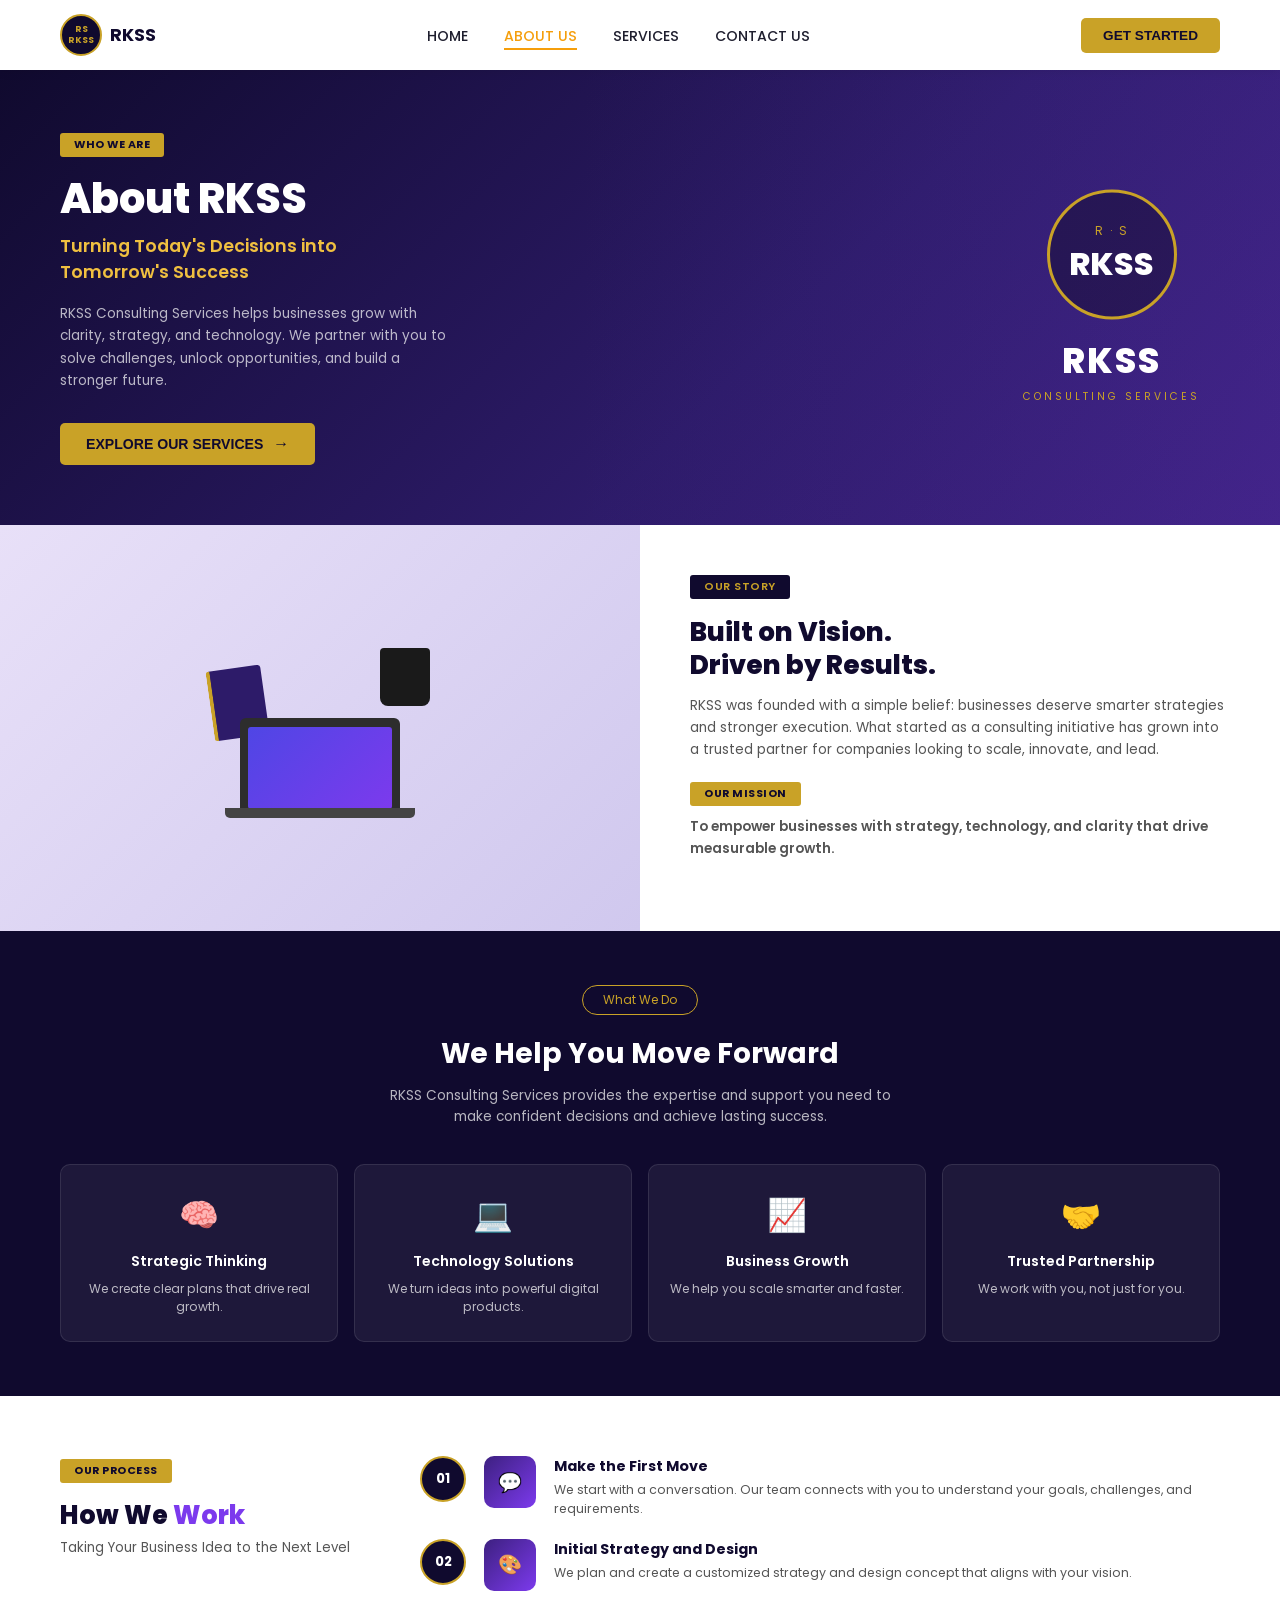
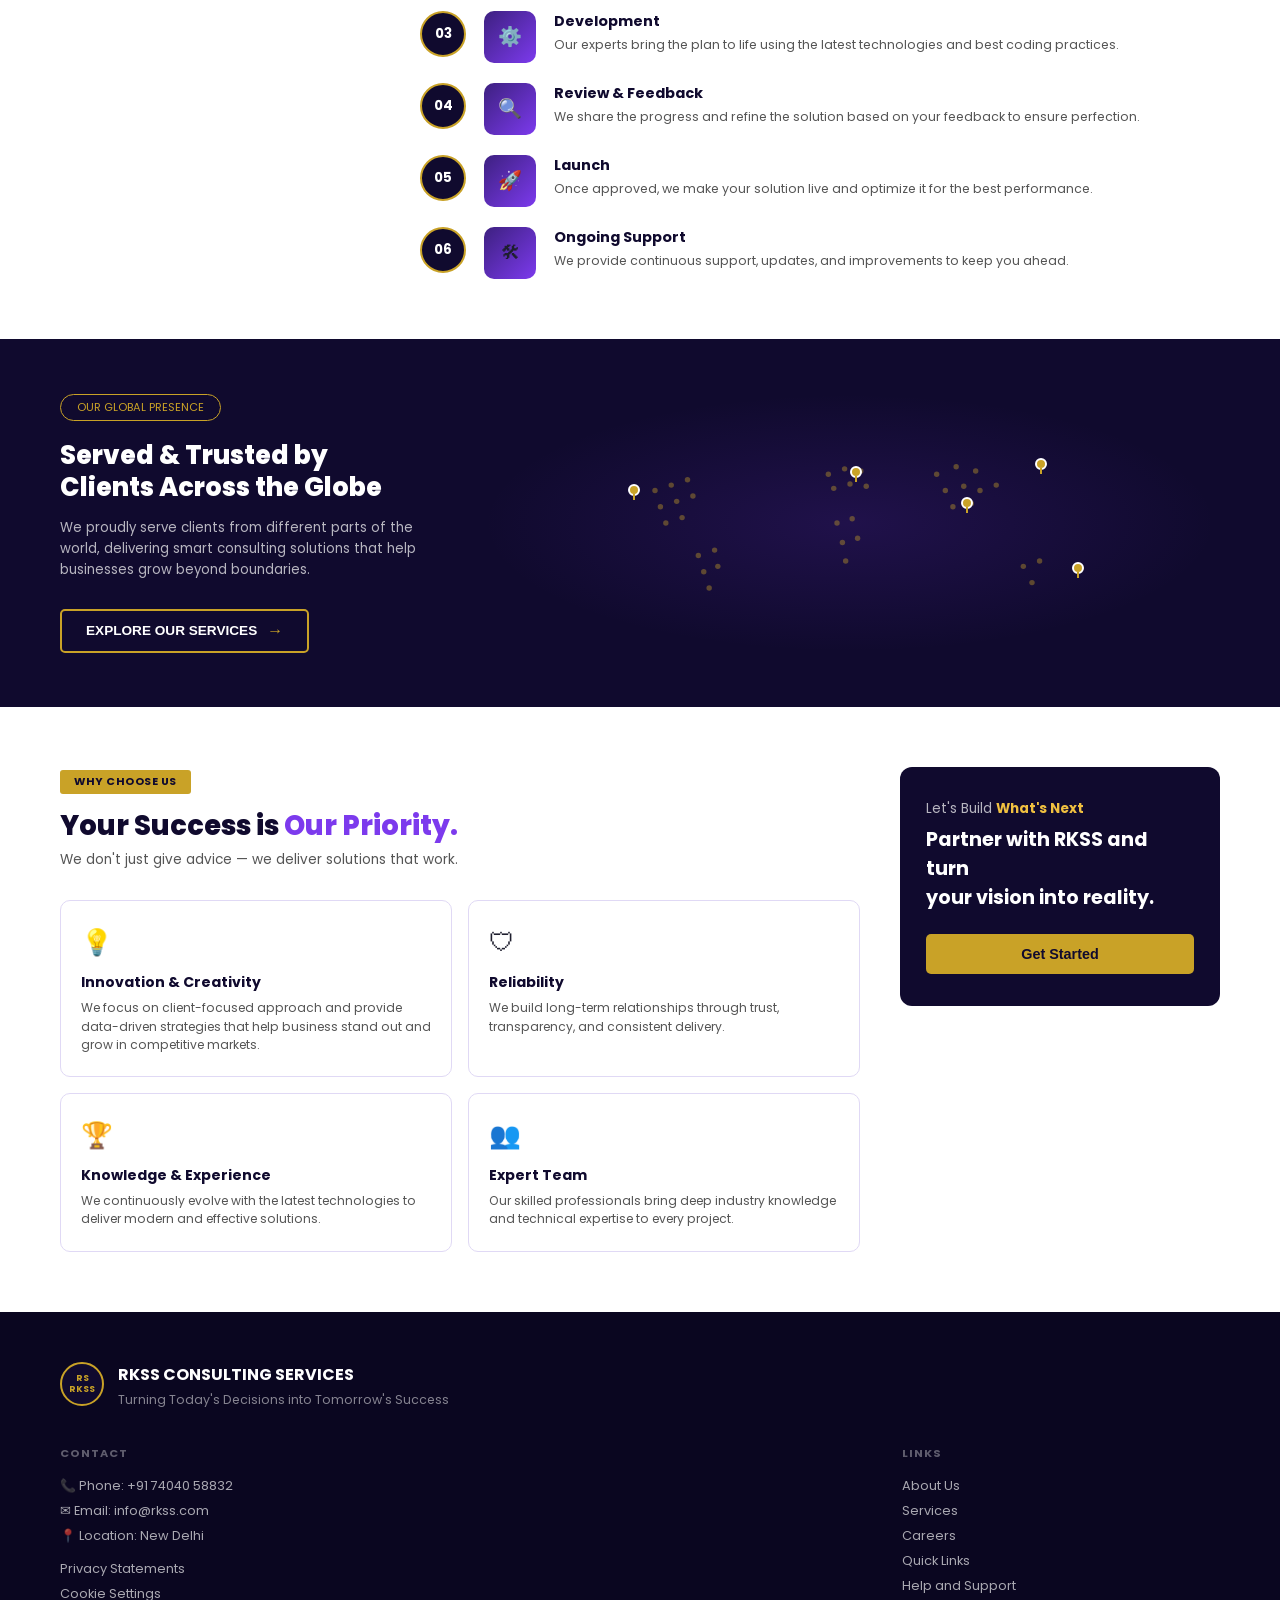
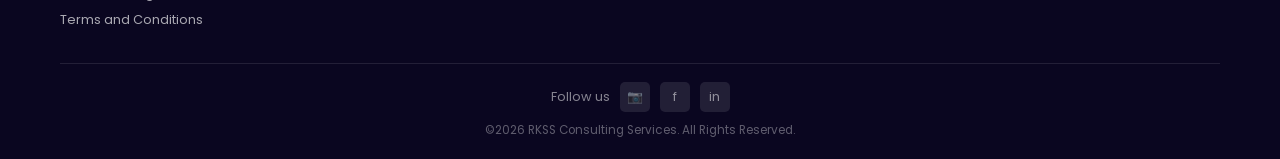
==== Rkssabout.html @ 040656de "Initial commit" ====
<!doctype html>
<html lang="en">
  <head>
    <meta charset="UTF-8" />
    <meta name="viewport" content="width=device-width, initial-scale=1.0" />
    <title>RKSS Consulting Services - About Us</title>
    <link
      href="https://fonts.googleapis.com/css2?family=Poppins:wght@300;400;500;600;700;800&display=swap"
      rel="stylesheet"
    />
    <link rel="stylesheet" href="about.css" />
    <!-- <style>
      *,
      *::before,
      *::after {
        box-sizing: border-box;
        margin: 0;
        padding: 0;
      }

      :root {
        --purple: #2d1b69;
        --purple-mid: #3d2080;
        --dark: #100a2e;
        --gold: #c9a227;
        --gold-light: #f0c040;
        --violet: #7c3aed;
        --white: #ffffff;
        --text-gray: #555;
        --text-light: rgba(255, 255, 255, 0.7);
      }

      body {
        font-family: "Poppins", sans-serif;
        color: #1e1e2e;
        background: #fff;
      }

      /* ── NAV ── */
      nav {
        display: flex;
        align-items: center;
        justify-content: space-between;
        padding: 14px 60px;
        background: #fff;
        box-shadow: 0 2px 10px rgba(0, 0, 0, 0.07);
        position: sticky;
        top: 0;
        z-index: 100;
      }
      .logo {
        display: flex;
        align-items: center;
        gap: 8px;
        font-weight: 700;
        font-size: 1.1rem;
        color: var(--dark);
      }
      .logo-icon {
        width: 42px;
        height: 42px;
        background: var(--dark);
        border: 2px solid var(--gold);
        border-radius: 50%;
        display: flex;
        align-items: center;
        justify-content: center;
        color: var(--gold);
        font-size: 0.55rem;
        font-weight: 700;
        line-height: 1.2;
        text-align: center;
      }
      .nav-links {
        display: flex;
        gap: 36px;
        list-style: none;
      }
      .nav-links a {
        text-decoration: none;
        color: #1e1e2e;
        font-size: 0.88rem;
        font-weight: 500;
      }
      .nav-links a.active {
        color: #f59e0b;
        border-bottom: 2px solid #f59e0b;
        padding-bottom: 2px;
      }
      .btn-nav {
        background: var(--gold);
        color: var(--dark);
        border: none;
        padding: 10px 22px;
        border-radius: 5px;
        font-weight: 600;
        font-size: 0.85rem;
        cursor: pointer;
      }

      /* ── HERO ── */
      .hero {
        position: relative;
        min-height: 400px;
        background: linear-gradient(
          135deg,
          #100a2e 0%,
          #2d1b69 60%,
          #3d2080 100%
        );
        display: flex;
        align-items: center;
        padding: 60px 60px;
        overflow: hidden;
      }
      .hero::before {
        content: "";
        position: absolute;
        inset: 0;
        background: url("data:image/svg+xml,%3Csvg width='600' height='400' xmlns='http://www.w3.org/2000/svg'%3E%3Crect width='600' height='400' fill='none'/%3E%3C/svg%3E")
          center/cover;
        opacity: 0.15;
      }
      .hero-left {
        position: relative;
        z-index: 2;
        max-width: 480px;
      }
      .hero-badge {
        display: inline-block;
        background: var(--gold);
        color: var(--dark);
        font-size: 0.68rem;
        font-weight: 700;
        padding: 4px 14px;
        border-radius: 3px;
        margin-bottom: 18px;
        letter-spacing: 0.5px;
      }
      .hero h1 {
        font-size: 2.6rem;
        font-weight: 800;
        color: #fff;
        line-height: 1.15;
        margin-bottom: 10px;
      }
      .hero .tagline {
        font-size: 1.1rem;
        font-weight: 600;
        color: var(--gold-light);
        margin-bottom: 18px;
      }
      .hero p {
        font-size: 0.85rem;
        color: var(--text-light);
        line-height: 1.65;
        margin-bottom: 30px;
        max-width: 400px;
      }
      .btn-explore {
        background: var(--gold);
        color: var(--dark);
        border: none;
        padding: 12px 26px;
        border-radius: 5px;
        font-weight: 600;
        font-size: 0.88rem;
        cursor: pointer;
        display: inline-flex;
        align-items: center;
        gap: 10px;
      }
      .btn-explore::after {
        content: "→";
        font-size: 1rem;
      }

      /* hero right – brand emblem */
      .hero-right {
        position: absolute;
        right: 80px;
        top: 50%;
        transform: translateY(-50%);
        text-align: center;
        z-index: 2;
      }
      .emblem-circle {
        width: 130px;
        height: 130px;
        border-radius: 50%;
        border: 3px solid var(--gold);
        background: rgba(0, 0, 0, 0.3);
        display: flex;
        flex-direction: column;
        align-items: center;
        justify-content: center;
        margin: 0 auto 14px;
      }
      .emblem-circle .rs {
        font-size: 0.75rem;
        color: var(--gold);
        letter-spacing: 2px;
      }
      .emblem-circle .rkss-big {
        font-size: 2rem;
        font-weight: 800;
        color: #fff;
      }
      .hero-brand-name {
        font-size: 2.2rem;
        font-weight: 800;
        color: #fff;
        letter-spacing: 2px;
      }
      .hero-brand-sub {
        font-size: 0.65rem;
        color: var(--gold);
        letter-spacing: 3px;
        margin-top: 2px;
      }

      /* decorative office bg shapes */
      .hero-bg-shapes {
        position: absolute;
        right: 0;
        top: 0;
        bottom: 0;
        width: 55%;
        background: linear-gradient(
          to left,
          rgba(100, 60, 200, 0.15),
          transparent
        );
        pointer-events: none;
      }

      /* ── OUR STORY ── */
      .story-section {
        display: grid;
        grid-template-columns: 1fr 1fr;
        gap: 0;
        min-height: 340px;
      }
      .story-img {
        background: linear-gradient(135deg, #e8e0f8, #d0c8ee);
        display: flex;
        align-items: center;
        justify-content: center;
        padding: 40px;
      }
      /* simple coffee + laptop illustration */
      .illus-wrap {
        position: relative;
        width: 220px;
        height: 180px;
      }
      .illus-laptop {
        position: absolute;
        bottom: 0;
        left: 50%;
        transform: translateX(-50%);
        width: 160px;
        height: 100px;
        background: #2d2d2d;
        border-radius: 6px 6px 0 0;
      }
      .illus-screen {
        width: 144px;
        height: 82px;
        background: linear-gradient(135deg, #4f46e5, #7c3aed);
        border-radius: 3px;
        margin: 9px auto;
      }
      .illus-base {
        position: absolute;
        bottom: 0;
        left: 50%;
        transform: translateX(-50%);
        width: 190px;
        height: 10px;
        background: #444;
        border-radius: 0 0 5px 5px;
      }
      .illus-mug {
        position: absolute;
        top: 10px;
        right: 0;
        width: 50px;
        height: 58px;
        background: #1a1a1a;
        border-radius: 4px 4px 8px 8px;
      }
      .illus-book {
        position: absolute;
        top: 30px;
        left: 0;
        width: 55px;
        height: 70px;
        background: #2d1b69;
        border-radius: 3px;
        transform: rotate(-8deg);
        border-left: 4px solid var(--gold);
      }

      .story-content {
        padding: 50px 50px;
        display: flex;
        flex-direction: column;
        justify-content: center;
      }
      .pill-dark {
        display: inline-block;
        background: var(--dark);
        color: var(--gold);
        font-size: 0.68rem;
        font-weight: 600;
        padding: 4px 14px;
        border-radius: 3px;
        margin-bottom: 16px;
        letter-spacing: 0.5px;
        width: fit-content;
      }
      .story-content h2 {
        font-size: 1.65rem;
        font-weight: 800;
        color: var(--dark);
        line-height: 1.25;
        margin-bottom: 14px;
      }
      .story-content p {
        font-size: 0.85rem;
        color: var(--text-gray);
        line-height: 1.65;
        margin-bottom: 20px;
      }
      .pill-mission {
        display: inline-block;
        background: var(--gold);
        color: var(--dark);
        font-size: 0.68rem;
        font-weight: 700;
        padding: 4px 14px;
        border-radius: 3px;
        margin-bottom: 10px;
        letter-spacing: 0.5px;
        width: fit-content;
      }
      .mission-text {
        font-size: 0.9rem;
        font-weight: 600;
        color: var(--dark);
        line-height: 1.55;
      }

      /* ── WHAT WE DO ── */
      .what-we-do {
        background: var(--dark);
        padding: 54px 60px;
        text-align: center;
      }
      .what-we-do .section-pill-gold {
        display: inline-block;
        border: 1px solid var(--gold);
        border-radius: 30px;
        padding: 5px 20px;
        font-size: 0.75rem;
        color: var(--gold);
        margin-bottom: 18px;
      }
      .what-we-do h2 {
        font-size: 1.75rem;
        font-weight: 700;
        color: #fff;
        margin-bottom: 10px;
      }
      .what-we-do > p {
        font-size: 0.85rem;
        color: var(--text-light);
        max-width: 520px;
        margin: 0 auto 36px;
        line-height: 1.6;
      }

      .feature-cards {
        display: grid;
        grid-template-columns: repeat(4, 1fr);
        gap: 16px;
      }
      .feature-card {
        background: rgba(255, 255, 255, 0.06);
        border: 1px solid rgba(255, 255, 255, 0.1);
        border-radius: 10px;
        padding: 26px 20px;
        text-align: center;
      }
      .feature-card .fc-icon {
        font-size: 2rem;
        margin-bottom: 12px;
        display: block;
      }
      .feature-card h4 {
        font-size: 0.88rem;
        font-weight: 600;
        color: #fff;
        margin-bottom: 8px;
      }
      .feature-card p {
        font-size: 0.76rem;
        color: var(--text-light);
        line-height: 1.45;
      }

      /* ── HOW WE WORK ── */
      .how-we-work {
        display: grid;
        grid-template-columns: 300px 1fr;
        padding: 60px 60px;
        gap: 60px;
        align-items: start;
      }
      .hww-left .pill-green {
        display: inline-block;
        background: var(--gold);
        color: var(--dark);
        font-size: 0.68rem;
        font-weight: 700;
        padding: 4px 14px;
        border-radius: 3px;
        margin-bottom: 16px;
        letter-spacing: 0.5px;
      }
      .hww-left h2 {
        font-size: 1.6rem;
        font-weight: 800;
        color: var(--dark);
        line-height: 1.25;
        margin-bottom: 6px;
      }
      .hww-left h2 span {
        color: var(--violet);
      }
      .hww-left p {
        font-size: 0.83rem;
        color: var(--text-gray);
        line-height: 1.6;
      }

      .steps-list {
        display: flex;
        flex-direction: column;
        gap: 20px;
      }
      .step-row {
        display: flex;
        gap: 18px;
        align-items: flex-start;
      }
      .step-num {
        width: 46px;
        height: 46px;
        border-radius: 50%;
        background: var(--dark);
        color: #fff;
        display: flex;
        align-items: center;
        justify-content: center;
        font-size: 0.82rem;
        font-weight: 700;
        flex-shrink: 0;
        border: 2px solid var(--gold);
      }
      .step-icon-box {
        width: 52px;
        height: 52px;
        border-radius: 10px;
        background: linear-gradient(135deg, #3d2080, #7c3aed);
        display: flex;
        align-items: center;
        justify-content: center;
        font-size: 1.2rem;
        flex-shrink: 0;
      }
      .step-text h4 {
        font-size: 0.9rem;
        font-weight: 700;
        color: var(--dark);
        margin-bottom: 4px;
      }
      .step-text p {
        font-size: 0.78rem;
        color: var(--text-gray);
        line-height: 1.5;
      }

      /* ── GLOBAL PRESENCE ── */
      .global-section {
        background: var(--dark);
        padding: 54px 60px;
        display: grid;
        grid-template-columns: 380px 1fr;
        gap: 40px;
        align-items: center;
      }
      .global-left .globe-pill {
        display: inline-block;
        border: 1px solid var(--gold);
        border-radius: 30px;
        padding: 4px 16px;
        font-size: 0.7rem;
        color: var(--gold);
        margin-bottom: 18px;
      }
      .global-left h2 {
        font-size: 1.6rem;
        font-weight: 800;
        color: #fff;
        line-height: 1.25;
        margin-bottom: 14px;
      }
      .global-left p {
        font-size: 0.83rem;
        color: var(--text-light);
        line-height: 1.6;
        margin-bottom: 28px;
      }
      .btn-explore-white {
        background: transparent;
        color: #fff;
        border: 2px solid var(--gold);
        padding: 11px 24px;
        border-radius: 5px;
        font-weight: 600;
        font-size: 0.85rem;
        cursor: pointer;
        display: inline-flex;
        align-items: center;
        gap: 10px;
      }
      .btn-explore-white::after {
        content: "→";
        font-size: 1rem;
        color: var(--gold);
      }

      /* world map illustration */
      .world-map {
        position: relative;
        height: 260px;
      }
      .map-bg {
        width: 100%;
        height: 100%;
        background: radial-gradient(
          ellipse at center,
          rgba(124, 58, 237, 0.15) 0%,
          transparent 70%
        );
        position: relative;
        display: flex;
        align-items: center;
        justify-content: center;
      }
      /* dotted world map using dots grid */
      .dots-grid {
        display: grid;
        grid-template-columns: repeat(40, 6px);
        gap: 4px;
        opacity: 0.35;
        position: absolute;
      }
      .dot {
        width: 3px;
        height: 3px;
        background: var(--gold);
        border-radius: 50%;
      }
      .pin {
        position: absolute;
        width: 12px;
        height: 12px;
        background: var(--gold);
        border-radius: 50%;
        border: 2px solid #fff;
      }
      .pin::after {
        content: "";
        position: absolute;
        bottom: -6px;
        left: 50%;
        transform: translateX(-50%);
        width: 2px;
        height: 6px;
        background: var(--gold);
      }

      /* ── WHY CHOOSE US ── */
      .why-us {
        padding: 60px 60px;
        display: grid;
        grid-template-columns: 1fr 320px;
        gap: 40px;
        align-items: start;
      }
      .why-left .badge-why {
        display: inline-block;
        background: var(--gold);
        color: var(--dark);
        font-size: 0.68rem;
        font-weight: 700;
        padding: 4px 14px;
        border-radius: 3px;
        margin-bottom: 16px;
        letter-spacing: 0.5px;
      }
      .why-left h2 {
        font-size: 1.7rem;
        font-weight: 800;
        color: var(--dark);
        line-height: 1.2;
        margin-bottom: 8px;
      }
      .why-left h2 span {
        color: var(--violet);
      }
      .why-left > p {
        font-size: 0.85rem;
        color: var(--text-gray);
        margin-bottom: 30px;
      }
      .why-grid {
        display: grid;
        grid-template-columns: 1fr 1fr;
        gap: 16px;
      }
      .why-card {
        border: 1px solid #e0d9f5;
        border-radius: 10px;
        padding: 22px 20px;
      }
      .why-card .wc-icon {
        font-size: 1.6rem;
        margin-bottom: 10px;
        display: block;
      }
      .why-card h4 {
        font-size: 0.88rem;
        font-weight: 700;
        color: var(--dark);
        margin-bottom: 6px;
      }
      .why-card p {
        font-size: 0.76rem;
        color: var(--text-gray);
        line-height: 1.5;
      }

      /* build next card */
      .build-next {
        background: var(--dark);
        border-radius: 12px;
        padding: 32px 26px;
        color: #fff;
        text-align: left;
      }
      .build-next p {
        font-size: 0.85rem;
        color: var(--text-light);
        margin-bottom: 6px;
      }
      .build-next h3 {
        font-size: 1.2rem;
        font-weight: 700;
        margin-bottom: 6px;
      }
      .build-next h3 span {
        color: var(--gold-light);
      }
      .build-next .sub {
        font-size: 0.8rem;
        color: var(--text-light);
        margin-bottom: 22px;
      }
      .btn-get {
        background: var(--gold);
        color: var(--dark);
        border: none;
        padding: 12px 30px;
        border-radius: 5px;
        font-weight: 700;
        font-size: 0.9rem;
        cursor: pointer;
        width: 100%;
      }

      /* ── FOOTER ── */
      footer {
        background: #0a0620;
        color: rgba(255, 255, 255, 0.7);
        padding: 50px 60px 20px;
      }
      .footer-top {
        display: flex;
        align-items: flex-start;
        gap: 14px;
        margin-bottom: 36px;
      }
      .footer-brand h4 {
        color: #fff;
        font-size: 1rem;
        font-weight: 700;
        margin-bottom: 4px;
      }
      .footer-brand p {
        font-size: 0.78rem;
        color: rgba(255, 255, 255, 0.5);
      }
      .footer-grid {
        display: grid;
        grid-template-columns: 1.4fr 1fr 1fr;
        gap: 40px;
        padding-bottom: 28px;
        border-bottom: 1px solid rgba(255, 255, 255, 0.1);
      }
      .footer-col h5 {
        color: rgba(255, 255, 255, 0.35);
        font-size: 0.7rem;
        letter-spacing: 1px;
        margin-bottom: 14px;
      }
      .footer-col a,
      .footer-col p {
        font-size: 0.8rem;
        color: rgba(255, 255, 255, 0.65);
        text-decoration: none;
        display: block;
        margin-bottom: 6px;
        line-height: 1.5;
      }
      .footer-links-col {
        display: flex;
        flex-direction: column;
      }
      .footer-bottom {
        display: flex;
        flex-direction: column;
        align-items: center;
        gap: 10px;
        padding-top: 18px;
      }
      .social-row {
        display: flex;
        align-items: center;
        gap: 10px;
      }
      .social-row span {
        font-size: 0.8rem;
        color: rgba(255, 255, 255, 0.5);
      }
      .social-icon {
        width: 30px;
        height: 30px;
        background: rgba(255, 255, 255, 0.1);
        border-radius: 5px;
        display: flex;
        align-items: center;
        justify-content: center;
        color: #fff;
        font-size: 0.75rem;
        cursor: pointer;
      }
      .footer-bottom p {
        font-size: 0.74rem;
        color: rgba(255, 255, 255, 0.35);
      }

      @media (max-width: 900px) {
        nav {
          padding: 14px 20px;
        }
        .hero {
          padding: 40px 20px;
        }
        .hero-right {
          display: none;
        }
        .story-section {
          grid-template-columns: 1fr;
        }
        .story-img {
          display: none;
        }
        .story-content {
          padding: 36px 20px;
        }
        .what-we-do {
          padding: 40px 20px;
        }
        .feature-cards {
          grid-template-columns: 1fr 1fr;
        }
        .how-we-work {
          grid-template-columns: 1fr;
          padding: 40px 20px;
          gap: 30px;
        }
        .global-section {
          grid-template-columns: 1fr;
          padding: 40px 20px;
        }
        .why-us {
          grid-template-columns: 1fr;
          padding: 40px 20px;
        }
        .why-grid {
          grid-template-columns: 1fr;
        }
        footer {
          padding: 40px 20px 20px;
        }
        .footer-grid {
          grid-template-columns: 1fr;
        }
      }
    </style> -->
  </head>
  <body>
    <!-- NAV -->
    <nav>
      <div class="logo">
        <div class="logo-icon">RS<br />RKSS</div>
        <span>RKSS</span>
      </div>
      <ul class="nav-links">
        <li><a href="Rksshomepage.html">HOME</a></li>
        <li><a href="Rkssabout.html" class="active">ABOUT US</a></li>
        <li><a href="Rkssservice.html">SERVICES</a></li>
        <li><a href="Rksscontact.html">CONTACT US</a></li>
      </ul>
      <button class="btn-nav">GET STARTED</button>
    </nav>

    <!-- HERO -->
    <section class="hero">
      <div class="hero-bg-shapes"></div>
      <div class="hero-left">
        <span class="hero-badge">WHO WE ARE</span>
        <h1>About RKSS</h1>
        <div class="tagline">
          Turning Today's Decisions into<br />Tomorrow's Success
        </div>
        <p>
          RKSS Consulting Services helps businesses grow with clarity, strategy,
          and technology. We partner with you to solve challenges, unlock
          opportunities, and build a stronger future.
        </p>
        <button class="btn-explore">EXPLORE OUR SERVICES</button>
      </div>
      <div class="hero-right">
        <div class="emblem-circle">
          <span class="rs">R · S</span>
          <span class="rkss-big">RKSS</span>
        </div>
        <div class="hero-brand-name">RKSS</div>
        <div class="hero-brand-sub">CONSULTING SERVICES</div>
      </div>
    </section>

    <!-- OUR STORY -->
    <section class="story-section">
      <div class="story-img">
        <div class="illus-wrap">
          <div class="illus-book"></div>
          <div class="illus-mug"></div>
          <div class="illus-laptop">
            <div class="illus-screen"></div>
          </div>
          <div class="illus-base"></div>
        </div>
      </div>
      <div class="story-content">
        <span class="pill-dark">OUR STORY</span>
        <h2>Built on Vision.<br />Driven by Results.</h2>
        <p>
          RKSS was founded with a simple belief: businesses deserve smarter
          strategies and stronger execution. What started as a consulting
          initiative has grown into a trusted partner for companies looking to
          scale, innovate, and lead.
        </p>
        <span class="pill-mission">OUR MISSION</span>
        <p class="mission-text">
          To empower businesses with strategy, technology, and clarity that
          drive measurable growth.
        </p>
      </div>
    </section>

    <!-- WHAT WE DO -->
    <section class="what-we-do">
      <span class="section-pill-gold">What We Do</span>
      <h2>We Help You Move Forward</h2>
      <p>
        RKSS Consulting Services provides the expertise and support you need to
        make confident decisions and achieve lasting success.
      </p>
      <div class="feature-cards">
        <div class="feature-card">
          <span class="fc-icon">🧠</span>
          <h4>Strategic Thinking</h4>
          <p>We create clear plans that drive real growth.</p>
        </div>
        <div class="feature-card">
          <span class="fc-icon">💻</span>
          <h4>Technology Solutions</h4>
          <p>We turn ideas into powerful digital products.</p>
        </div>
        <div class="feature-card">
          <span class="fc-icon">📈</span>
          <h4>Business Growth</h4>
          <p>We help you scale smarter and faster.</p>
        </div>
        <div class="feature-card">
          <span class="fc-icon">🤝</span>
          <h4>Trusted Partnership</h4>
          <p>We work with you, not just for you.</p>
        </div>
      </div>
    </section>

    <!-- HOW WE WORK -->
    <section class="how-we-work">
      <div class="hww-left">
        <span class="pill-green">OUR PROCESS</span>
        <h2>How We <span>Work</span></h2>
        <p>Taking Your Business Idea to the Next Level</p>
      </div>
      <div class="steps-list">
        <div class="step-row">
          <div class="step-num">01</div>
          <div class="step-icon-box">💬</div>
          <div class="step-text">
            <h4>Make the First Move</h4>
            <p>
              We start with a conversation. Our team connects with you to
              understand your goals, challenges, and requirements.
            </p>
          </div>
        </div>
        <div class="step-row">
          <div class="step-num">02</div>
          <div class="step-icon-box">🎨</div>
          <div class="step-text">
            <h4>Initial Strategy and Design</h4>
            <p>
              We plan and create a customized strategy and design concept that
              aligns with your vision.
            </p>
          </div>
        </div>
        <div class="step-row">
          <div class="step-num">03</div>
          <div class="step-icon-box">⚙️</div>
          <div class="step-text">
            <h4>Development</h4>
            <p>
              Our experts bring the plan to life using the latest technologies
              and best coding practices.
            </p>
          </div>
        </div>
        <div class="step-row">
          <div class="step-num">04</div>
          <div class="step-icon-box">🔍</div>
          <div class="step-text">
            <h4>Review &amp; Feedback</h4>
            <p>
              We share the progress and refine the solution based on your
              feedback to ensure perfection.
            </p>
          </div>
        </div>
        <div class="step-row">
          <div class="step-num">05</div>
          <div class="step-icon-box">🚀</div>
          <div class="step-text">
            <h4>Launch</h4>
            <p>
              Once approved, we make your solution live and optimize it for the
              best performance.
            </p>
          </div>
        </div>
        <div class="step-row">
          <div class="step-num">06</div>
          <div class="step-icon-box">🛠</div>
          <div class="step-text">
            <h4>Ongoing Support</h4>
            <p>
              We provide continuous support, updates, and improvements to keep
              you ahead.
            </p>
          </div>
        </div>
      </div>
    </section>

    <!-- GLOBAL PRESENCE -->
    <section class="global-section">
      <div class="global-left">
        <span class="globe-pill">OUR GLOBAL PRESENCE</span>
        <h2>Served &amp; Trusted by<br />Clients Across the Globe</h2>
        <p>
          We proudly serve clients from different parts of the world, delivering
          smart consulting solutions that help businesses grow beyond
          boundaries.
        </p>
        <button class="btn-explore-white">EXPLORE OUR SERVICES</button>
      </div>
      <div class="world-map">
        <div class="map-bg">
          <!-- Decorative dot grid simulating world map -->
          <svg
            width="100%"
            height="100%"
            viewBox="0 0 560 240"
            xmlns="http://www.w3.org/2000/svg"
            style="opacity: 0.4; position: absolute"
          >
            <!-- simplified continent-like dot clusters -->
            <g fill="#c9a227">
              <!-- North America -->
              <circle cx="100" cy="90" r="2.5" />
              <circle cx="115" cy="85" r="2.5" />
              <circle cx="130" cy="80" r="2.5" />
              <circle cx="105" cy="105" r="2.5" />
              <circle cx="120" cy="100" r="2.5" />
              <circle cx="135" cy="95" r="2.5" />
              <circle cx="110" cy="120" r="2.5" />
              <circle cx="125" cy="115" r="2.5" />
              <!-- South America -->
              <circle cx="140" cy="150" r="2.5" />
              <circle cx="155" cy="145" r="2.5" />
              <circle cx="145" cy="165" r="2.5" />
              <circle cx="158" cy="160" r="2.5" />
              <circle cx="150" cy="180" r="2.5" />
              <!-- Europe -->
              <circle cx="260" cy="75" r="2.5" />
              <circle cx="275" cy="70" r="2.5" />
              <circle cx="290" cy="72" r="2.5" />
              <circle cx="265" cy="88" r="2.5" />
              <circle cx="280" cy="84" r="2.5" />
              <circle cx="295" cy="86" r="2.5" />
              <!-- Africa -->
              <circle cx="268" cy="120" r="2.5" />
              <circle cx="282" cy="116" r="2.5" />
              <circle cx="273" cy="138" r="2.5" />
              <circle cx="287" cy="134" r="2.5" />
              <circle cx="276" cy="155" r="2.5" />
              <!-- Asia -->
              <circle cx="360" cy="75" r="2.5" />
              <circle cx="378" cy="68" r="2.5" />
              <circle cx="396" cy="72" r="2.5" />
              <circle cx="368" cy="90" r="2.5" />
              <circle cx="385" cy="86" r="2.5" />
              <circle cx="400" cy="90" r="2.5" />
              <circle cx="415" cy="85" r="2.5" />
              <circle cx="375" cy="105" r="2.5" />
              <circle cx="392" cy="102" r="2.5" />
              <!-- Australia -->
              <circle cx="440" cy="160" r="2.5" />
              <circle cx="455" cy="155" r="2.5" />
              <circle cx="448" cy="175" r="2.5" />
            </g>
          </svg>
          <!-- Location pins -->
          <div class="pin" style="top: 35%; left: 20%"></div>
          <div class="pin" style="top: 28%; left: 50%"></div>
          <div class="pin" style="top: 40%; left: 65%"></div>
          <div class="pin" style="top: 25%; left: 75%"></div>
          <div class="pin" style="top: 65%; left: 80%"></div>
        </div>
      </div>
    </section>

    <!-- WHY CHOOSE US -->
    <section class="why-us">
      <div class="why-left">
        <span class="badge-why">WHY CHOOSE US</span>
        <h2>Your Success is <span>Our Priority.</span></h2>
        <p>We don't just give advice — we deliver solutions that work.</p>
        <div class="why-grid">
          <div class="why-card">
            <span class="wc-icon">💡</span>
            <h4>Innovation &amp; Creativity</h4>
            <p>
              We focus on client-focused approach and provide data-driven
              strategies that help business stand out and grow in competitive
              markets.
            </p>
          </div>
          <div class="why-card">
            <span class="wc-icon">🛡</span>
            <h4>Reliability</h4>
            <p>
              We build long-term relationships through trust, transparency, and
              consistent delivery.
            </p>
          </div>
          <div class="why-card">
            <span class="wc-icon">🏆</span>
            <h4>Knowledge &amp; Experience</h4>
            <p>
              We continuously evolve with the latest technologies to deliver
              modern and effective solutions.
            </p>
          </div>
          <div class="why-card">
            <span class="wc-icon">👥</span>
            <h4>Expert Team</h4>
            <p>
              Our skilled professionals bring deep industry knowledge and
              technical expertise to every project.
            </p>
          </div>
        </div>
      </div>
      <div class="build-next">
        <p>
          Let's Build
          <strong style="color: var(--gold-light)">What's Next</strong>
        </p>
        <h3>Partner with RKSS and turn<br />your vision into reality.</h3>
        <p class="sub" style="margin-top: 8px"></p>
        <button class="btn-get">Get Started</button>
      </div>
    </section>

    <!-- FOOTER -->
    <footer>
      <div class="footer-top">
        <div
          class="logo-icon"
          style="
            background: var(--dark);
            border: 2px solid var(--gold);
            color: var(--gold);
            width: 44px;
            height: 44px;
            border-radius: 50%;
            display: flex;
            align-items: center;
            justify-content: center;
            font-size: 0.55rem;
            font-weight: 700;
            line-height: 1.2;
            text-align: center;
            flex-shrink: 0;
          "
        >
          RS<br />RKSS
        </div>
        <div class="footer-brand">
          <h4>RKSS CONSULTING SERVICES</h4>
          <p>Turning Today's Decisions into Tomorrow's Success</p>
        </div>
      </div>
      <div class="footer-grid">
        <div class="footer-col">
          <h5>CONTACT</h5>
          <p>📞 Phone: +91 74040 58832</p>
          <p>✉ Email: info@rkss.com</p>
          <p>📍 Location: New Delhi</p>
          <div style="margin-top: 14px">
            <a href="#">Privacy Statements</a>
            <a href="#">Cookie Settings</a>
            <a href="#">Terms and Conditions</a>
          </div>
        </div>
        <div class="footer-col"></div>
        <div class="footer-col footer-links-col">
          <h5>LINKS</h5>
          <a href="#">About Us</a>
          <a href="#">Services</a>
          <a href="#">Careers</a>
          <a href="#">Quick Links</a>
          <a href="#">Help and Support</a>
        </div>
      </div>
      <div class="footer-bottom">
        <div class="social-row">
          <span>Follow us</span>
          <span class="social-icon">📷</span>
          <span class="social-icon">f</span>
          <span class="social-icon">in</span>
        </div>
        <p>©2026 RKSS Consulting Services. All Rights Reserved.</p>
      </div>
    </footer>
  </body>
</html>
---- about.css ----
*,
      *::before,
      *::after {
        box-sizing: border-box;
        margin: 0;
        padding: 0;
      }

      :root {
        --purple: #2d1b69;
        --purple-mid: #3d2080;
        --dark: #100a2e;
        --gold: #c9a227;
        --gold-light: #f0c040;
        --violet: #7c3aed;
        --white: #ffffff;
        --text-gray: #555;
        --text-light: rgba(255, 255, 255, 0.7);
      }

      body {
        font-family: "Poppins", sans-serif;
        color: #1e1e2e;
        background: #fff;
      }

      /* ── NAV ── */
      nav {
        display: flex;
        align-items: center;
        justify-content: space-between;
        padding: 14px 60px;
        background: #fff;
        box-shadow: 0 2px 10px rgba(0, 0, 0, 0.07);
        position: sticky;
        top: 0;
        z-index: 100;
      }
      .logo {
        display: flex;
        align-items: center;
        gap: 8px;
        font-weight: 700;
        font-size: 1.1rem;
        color: var(--dark);
      }
      .logo-icon {
        width: 42px;
        height: 42px;
        background: var(--dark);
        border: 2px solid var(--gold);
        border-radius: 50%;
        display: flex;
        align-items: center;
        justify-content: center;
        color: var(--gold);
        font-size: 0.55rem;
        font-weight: 700;
        line-height: 1.2;
        text-align: center;
      }
      .nav-links {
        display: flex;
        gap: 36px;
        list-style: none;
      }
      .nav-links a {
        text-decoration: none;
        color: #1e1e2e;
        font-size: 0.88rem;
        font-weight: 500;
      }
      .nav-links a.active {
        color: #f59e0b;
        border-bottom: 2px solid #f59e0b;
        padding-bottom: 2px;
      }
      .btn-nav {
        background: var(--gold);
        color: var(--dark);
        border: none;
        padding: 10px 22px;
        border-radius: 5px;
        font-weight: 600;
        font-size: 0.85rem;
        cursor: pointer;
      }

      /* ── HERO ── */
      .hero {
        position: relative;
        min-height: 400px;
        background: linear-gradient(
          135deg,
          #100a2e 0%,
          #2d1b69 60%,
          #3d2080 100%
        );
        display: flex;
        align-items: center;
        padding: 60px 60px;
        overflow: hidden;
      }
      .hero::before {
        content: "";
        position: absolute;
        inset: 0;
        background: url("data:image/svg+xml,%3Csvg width='600' height='400' xmlns='http://www.w3.org/2000/svg'%3E%3Crect width='600' height='400' fill='none'/%3E%3C/svg%3E")
          center/cover;
        opacity: 0.15;
      }
      .hero-left {
        position: relative;
        z-index: 2;
        max-width: 480px;
      }
      .hero-badge {
        display: inline-block;
        background: var(--gold);
        color: var(--dark);
        font-size: 0.68rem;
        font-weight: 700;
        padding: 4px 14px;
        border-radius: 3px;
        margin-bottom: 18px;
        letter-spacing: 0.5px;
      }
      .hero h1 {
        font-size: 2.6rem;
        font-weight: 800;
        color: #fff;
        line-height: 1.15;
        margin-bottom: 10px;
      }
      .hero .tagline {
        font-size: 1.1rem;
        font-weight: 600;
        color: var(--gold-light);
        margin-bottom: 18px;
      }
      .hero p {
        font-size: 0.85rem;
        color: var(--text-light);
        line-height: 1.65;
        margin-bottom: 30px;
        max-width: 400px;
      }
      .btn-explore {
        background: var(--gold);
        color: var(--dark);
        border: none;
        padding: 12px 26px;
        border-radius: 5px;
        font-weight: 600;
        font-size: 0.88rem;
        cursor: pointer;
        display: inline-flex;
        align-items: center;
        gap: 10px;
      }
      .btn-explore::after {
        content: "→";
        font-size: 1rem;
      }

      /* hero right – brand emblem */
      .hero-right {
        position: absolute;
        right: 80px;
        top: 50%;
        transform: translateY(-50%);
        text-align: center;
        z-index: 2;
      }
      .emblem-circle {
        width: 130px;
        height: 130px;
        border-radius: 50%;
        border: 3px solid var(--gold);
        background: rgba(0, 0, 0, 0.3);
        display: flex;
        flex-direction: column;
        align-items: center;
        justify-content: center;
        margin: 0 auto 14px;
      }
      .emblem-circle .rs {
        font-size: 0.75rem;
        color: var(--gold);
        letter-spacing: 2px;
      }
      .emblem-circle .rkss-big {
        font-size: 2rem;
        font-weight: 800;
        color: #fff;
      }
      .hero-brand-name {
        font-size: 2.2rem;
        font-weight: 800;
        color: #fff;
        letter-spacing: 2px;
      }
      .hero-brand-sub {
        font-size: 0.65rem;
        color: var(--gold);
        letter-spacing: 3px;
        margin-top: 2px;
      }

      /* decorative office bg shapes */
      .hero-bg-shapes {
        position: absolute;
        right: 0;
        top: 0;
        bottom: 0;
        width: 55%;
        background: linear-gradient(
          to left,
          rgba(100, 60, 200, 0.15),
          transparent
        );
        pointer-events: none;
      }

      /* ── OUR STORY ── */
      .story-section {
        display: grid;
        grid-template-columns: 1fr 1fr;
        gap: 0;
        min-height: 340px;
      }
      .story-img {
        background: linear-gradient(135deg, #e8e0f8, #d0c8ee);
        display: flex;
        align-items: center;
        justify-content: center;
        padding: 40px;
      }
      /* simple coffee + laptop illustration */
      .illus-wrap {
        position: relative;
        width: 220px;
        height: 180px;
      }
      .illus-laptop {
        position: absolute;
        bottom: 0;
        left: 50%;
        transform: translateX(-50%);
        width: 160px;
        height: 100px;
        background: #2d2d2d;
        border-radius: 6px 6px 0 0;
      }
      .illus-screen {
        width: 144px;
        height: 82px;
        background: linear-gradient(135deg, #4f46e5, #7c3aed);
        border-radius: 3px;
        margin: 9px auto;
      }
      .illus-base {
        position: absolute;
        bottom: 0;
        left: 50%;
        transform: translateX(-50%);
        width: 190px;
        height: 10px;
        background: #444;
        border-radius: 0 0 5px 5px;
      }
      .illus-mug {
        position: absolute;
        top: 10px;
        right: 0;
        width: 50px;
        height: 58px;
        background: #1a1a1a;
        border-radius: 4px 4px 8px 8px;
      }
      .illus-book {
        position: absolute;
        top: 30px;
        left: 0;
        width: 55px;
        height: 70px;
        background: #2d1b69;
        border-radius: 3px;
        transform: rotate(-8deg);
        border-left: 4px solid var(--gold);
      }

      .story-content {
        padding: 50px 50px;
        display: flex;
        flex-direction: column;
        justify-content: center;
      }
      .pill-dark {
        display: inline-block;
        background: var(--dark);
        color: var(--gold);
        font-size: 0.68rem;
        font-weight: 600;
        padding: 4px 14px;
        border-radius: 3px;
        margin-bottom: 16px;
        letter-spacing: 0.5px;
        width: fit-content;
      }
      .story-content h2 {
        font-size: 1.65rem;
        font-weight: 800;
        color: var(--dark);
        line-height: 1.25;
        margin-bottom: 14px;
      }
      .story-content p {
        font-size: 0.85rem;
        color: var(--text-gray);
        line-height: 1.65;
        margin-bottom: 20px;
      }
      .pill-mission {
        display: inline-block;
        background: var(--gold);
        color: var(--dark);
        font-size: 0.68rem;
        font-weight: 700;
        padding: 4px 14px;
        border-radius: 3px;
        margin-bottom: 10px;
        letter-spacing: 0.5px;
        width: fit-content;
      }
      .mission-text {
        font-size: 0.9rem;
        font-weight: 600;
        color: var(--dark);
        line-height: 1.55;
      }

      /* ── WHAT WE DO ── */
      .what-we-do {
        background: var(--dark);
        padding: 54px 60px;
        text-align: center;
      }
      .what-we-do .section-pill-gold {
        display: inline-block;
        border: 1px solid var(--gold);
        border-radius: 30px;
        padding: 5px 20px;
        font-size: 0.75rem;
        color: var(--gold);
        margin-bottom: 18px;
      }
      .what-we-do h2 {
        font-size: 1.75rem;
        font-weight: 700;
        color: #fff;
        margin-bottom: 10px;
      }
      .what-we-do > p {
        font-size: 0.85rem;
        color: var(--text-light);
        max-width: 520px;
        margin: 0 auto 36px;
        line-height: 1.6;
      }

      .feature-cards {
        display: grid;
        grid-template-columns: repeat(4, 1fr);
        gap: 16px;
      }
      .feature-card {
        background: rgba(255, 255, 255, 0.06);
        border: 1px solid rgba(255, 255, 255, 0.1);
        border-radius: 10px;
        padding: 26px 20px;
        text-align: center;
      }
      .feature-card .fc-icon {
        font-size: 2rem;
        margin-bottom: 12px;
        display: block;
      }
      .feature-card h4 {
        font-size: 0.88rem;
        font-weight: 600;
        color: #fff;
        margin-bottom: 8px;
      }
      .feature-card p {
        font-size: 0.76rem;
        color: var(--text-light);
        line-height: 1.45;
      }

      /* ── HOW WE WORK ── */
      .how-we-work {
        display: grid;
        grid-template-columns: 300px 1fr;
        padding: 60px 60px;
        gap: 60px;
        align-items: start;
      }
      .hww-left .pill-green {
        display: inline-block;
        background: var(--gold);
        color: var(--dark);
        font-size: 0.68rem;
        font-weight: 700;
        padding: 4px 14px;
        border-radius: 3px;
        margin-bottom: 16px;
        letter-spacing: 0.5px;
      }
      .hww-left h2 {
        font-size: 1.6rem;
        font-weight: 800;
        color: var(--dark);
        line-height: 1.25;
        margin-bottom: 6px;
      }
      .hww-left h2 span {
        color: var(--violet);
      }
      .hww-left p {
        font-size: 0.83rem;
        color: var(--text-gray);
        line-height: 1.6;
      }

      .steps-list {
        display: flex;
        flex-direction: column;
        gap: 20px;
      }
      .step-row {
        display: flex;
        gap: 18px;
        align-items: flex-start;
      }
      .step-num {
        width: 46px;
        height: 46px;
        border-radius: 50%;
        background: var(--dark);
        color: #fff;
        display: flex;
        align-items: center;
        justify-content: center;
        font-size: 0.82rem;
        font-weight: 700;
        flex-shrink: 0;
        border: 2px solid var(--gold);
      }
      .step-icon-box {
        width: 52px;
        height: 52px;
        border-radius: 10px;
        background: linear-gradient(135deg, #3d2080, #7c3aed);
        display: flex;
        align-items: center;
        justify-content: center;
        font-size: 1.2rem;
        flex-shrink: 0;
      }
      .step-text h4 {
        font-size: 0.9rem;
        font-weight: 700;
        color: var(--dark);
        margin-bottom: 4px;
      }
      .step-text p {
        font-size: 0.78rem;
        color: var(--text-gray);
        line-height: 1.5;
      }

      /* ── GLOBAL PRESENCE ── */
      .global-section {
        background: var(--dark);
        padding: 54px 60px;
        display: grid;
        grid-template-columns: 380px 1fr;
        gap: 40px;
        align-items: center;
      }
      .global-left .globe-pill {
        display: inline-block;
        border: 1px solid var(--gold);
        border-radius: 30px;
        padding: 4px 16px;
        font-size: 0.7rem;
        color: var(--gold);
        margin-bottom: 18px;
      }
      .global-left h2 {
        font-size: 1.6rem;
        font-weight: 800;
        color: #fff;
        line-height: 1.25;
        margin-bottom: 14px;
      }
      .global-left p {
        font-size: 0.83rem;
        color: var(--text-light);
        line-height: 1.6;
        margin-bottom: 28px;
      }
      .btn-explore-white {
        background: transparent;
        color: #fff;
        border: 2px solid var(--gold);
        padding: 11px 24px;
        border-radius: 5px;
        font-weight: 600;
        font-size: 0.85rem;
        cursor: pointer;
        display: inline-flex;
        align-items: center;
        gap: 10px;
      }
      .btn-explore-white::after {
        content: "→";
        font-size: 1rem;
        color: var(--gold);
      }

      /* world map illustration */
      .world-map {
        position: relative;
        height: 260px;
      }
      .map-bg {
        width: 100%;
        height: 100%;
        background: radial-gradient(
          ellipse at center,
          rgba(124, 58, 237, 0.15) 0%,
          transparent 70%
        );
        position: relative;
        display: flex;
        align-items: center;
        justify-content: center;
      }
      /* dotted world map using dots grid */
      .dots-grid {
        display: grid;
        grid-template-columns: repeat(40, 6px);
        gap: 4px;
        opacity: 0.35;
        position: absolute;
      }
      .dot {
        width: 3px;
        height: 3px;
        background: var(--gold);
        border-radius: 50%;
      }
      .pin {
        position: absolute;
        width: 12px;
        height: 12px;
        background: var(--gold);
        border-radius: 50%;
        border: 2px solid #fff;
      }
      .pin::after {
        content: "";
        position: absolute;
        bottom: -6px;
        left: 50%;
        transform: translateX(-50%);
        width: 2px;
        height: 6px;
        background: var(--gold);
      }

      /* ── WHY CHOOSE US ── */
      .why-us {
        padding: 60px 60px;
        display: grid;
        grid-template-columns: 1fr 320px;
        gap: 40px;
        align-items: start;
      }
      .why-left .badge-why {
        display: inline-block;
        background: var(--gold);
        color: var(--dark);
        font-size: 0.68rem;
        font-weight: 700;
        padding: 4px 14px;
        border-radius: 3px;
        margin-bottom: 16px;
        letter-spacing: 0.5px;
      }
      .why-left h2 {
        font-size: 1.7rem;
        font-weight: 800;
        color: var(--dark);
        line-height: 1.2;
        margin-bottom: 8px;
      }
      .why-left h2 span {
        color: var(--violet);
      }
      .why-left > p {
        font-size: 0.85rem;
        color: var(--text-gray);
        margin-bottom: 30px;
      }
      .why-grid {
        display: grid;
        grid-template-columns: 1fr 1fr;
        gap: 16px;
      }
      .why-card {
        border: 1px solid #e0d9f5;
        border-radius: 10px;
        padding: 22px 20px;
      }
      .why-card .wc-icon {
        font-size: 1.6rem;
        margin-bottom: 10px;
        display: block;
      }
      .why-card h4 {
        font-size: 0.88rem;
        font-weight: 700;
        color: var(--dark);
        margin-bottom: 6px;
      }
      .why-card p {
        font-size: 0.76rem;
        color: var(--text-gray);
        line-height: 1.5;
      }

      /* build next card */
      .build-next {
        background: var(--dark);
        border-radius: 12px;
        padding: 32px 26px;
        color: #fff;
        text-align: left;
      }
      .build-next p {
        font-size: 0.85rem;
        color: var(--text-light);
        margin-bottom: 6px;
      }
      .build-next h3 {
        font-size: 1.2rem;
        font-weight: 700;
        margin-bottom: 6px;
      }
      .build-next h3 span {
        color: var(--gold-light);
      }
      .build-next .sub {
        font-size: 0.8rem;
        color: var(--text-light);
        margin-bottom: 22px;
      }
      .btn-get {
        background: var(--gold);
        color: var(--dark);
        border: none;
        padding: 12px 30px;
        border-radius: 5px;
        font-weight: 700;
        font-size: 0.9rem;
        cursor: pointer;
        width: 100%;
      }

      /* ── FOOTER ── */
      footer {
        background: #0a0620;
        color: rgba(255, 255, 255, 0.7);
        padding: 50px 60px 20px;
      }
      .footer-top {
        display: flex;
        align-items: flex-start;
        gap: 14px;
        margin-bottom: 36px;
      }
      .footer-brand h4 {
        color: #fff;
        font-size: 1rem;
        font-weight: 700;
        margin-bottom: 4px;
      }
      .footer-brand p {
        font-size: 0.78rem;
        color: rgba(255, 255, 255, 0.5);
      }
      .footer-grid {
        display: grid;
        grid-template-columns: 1.4fr 1fr 1fr;
        gap: 40px;
        padding-bottom: 28px;
        border-bottom: 1px solid rgba(255, 255, 255, 0.1);
      }
      .footer-col h5 {
        color: rgba(255, 255, 255, 0.35);
        font-size: 0.7rem;
        letter-spacing: 1px;
        margin-bottom: 14px;
      }
      .footer-col a,
      .footer-col p {
        font-size: 0.8rem;
        color: rgba(255, 255, 255, 0.65);
        text-decoration: none;
        display: block;
        margin-bottom: 6px;
        line-height: 1.5;
      }
      .footer-links-col {
        display: flex;
        flex-direction: column;
      }
      .footer-bottom {
        display: flex;
        flex-direction: column;
        align-items: center;
        gap: 10px;
        padding-top: 18px;
      }
      .social-row {
        display: flex;
        align-items: center;
        gap: 10px;
      }
      .social-row span {
        font-size: 0.8rem;
        color: rgba(255, 255, 255, 0.5);
      }
      .social-icon {
        width: 30px;
        height: 30px;
        background: rgba(255, 255, 255, 0.1);
        border-radius: 5px;
        display: flex;
        align-items: center;
        justify-content: center;
        color: #fff;
        font-size: 0.75rem;
        cursor: pointer;
      }
      .footer-bottom p {
        font-size: 0.74rem;
        color: rgba(255, 255, 255, 0.35);
      }

      @media (max-width: 900px) {
        nav {
          padding: 14px 20px;
        }
        .hero {
          padding: 40px 20px;
        }
        .hero-right {
          display: none;
        }
        .story-section {
          grid-template-columns: 1fr;
        }
        .story-img {
          display: none;
        }
        .story-content {
          padding: 36px 20px;
        }
        .what-we-do {
          padding: 40px 20px;
        }
        .feature-cards {
          grid-template-columns: 1fr 1fr;
        }
        .how-we-work {
          grid-template-columns: 1fr;
          padding: 40px 20px;
          gap: 30px;
        }
        .global-section {
          grid-template-columns: 1fr;
          padding: 40px 20px;
        }
        .why-us {
          grid-template-columns: 1fr;
          padding: 40px 20px;
        }
        .why-grid {
          grid-template-columns: 1fr;
        }
        footer {
          padding: 40px 20px 20px;
        }
        .footer-grid {
          grid-template-columns: 1fr;
        }
      }
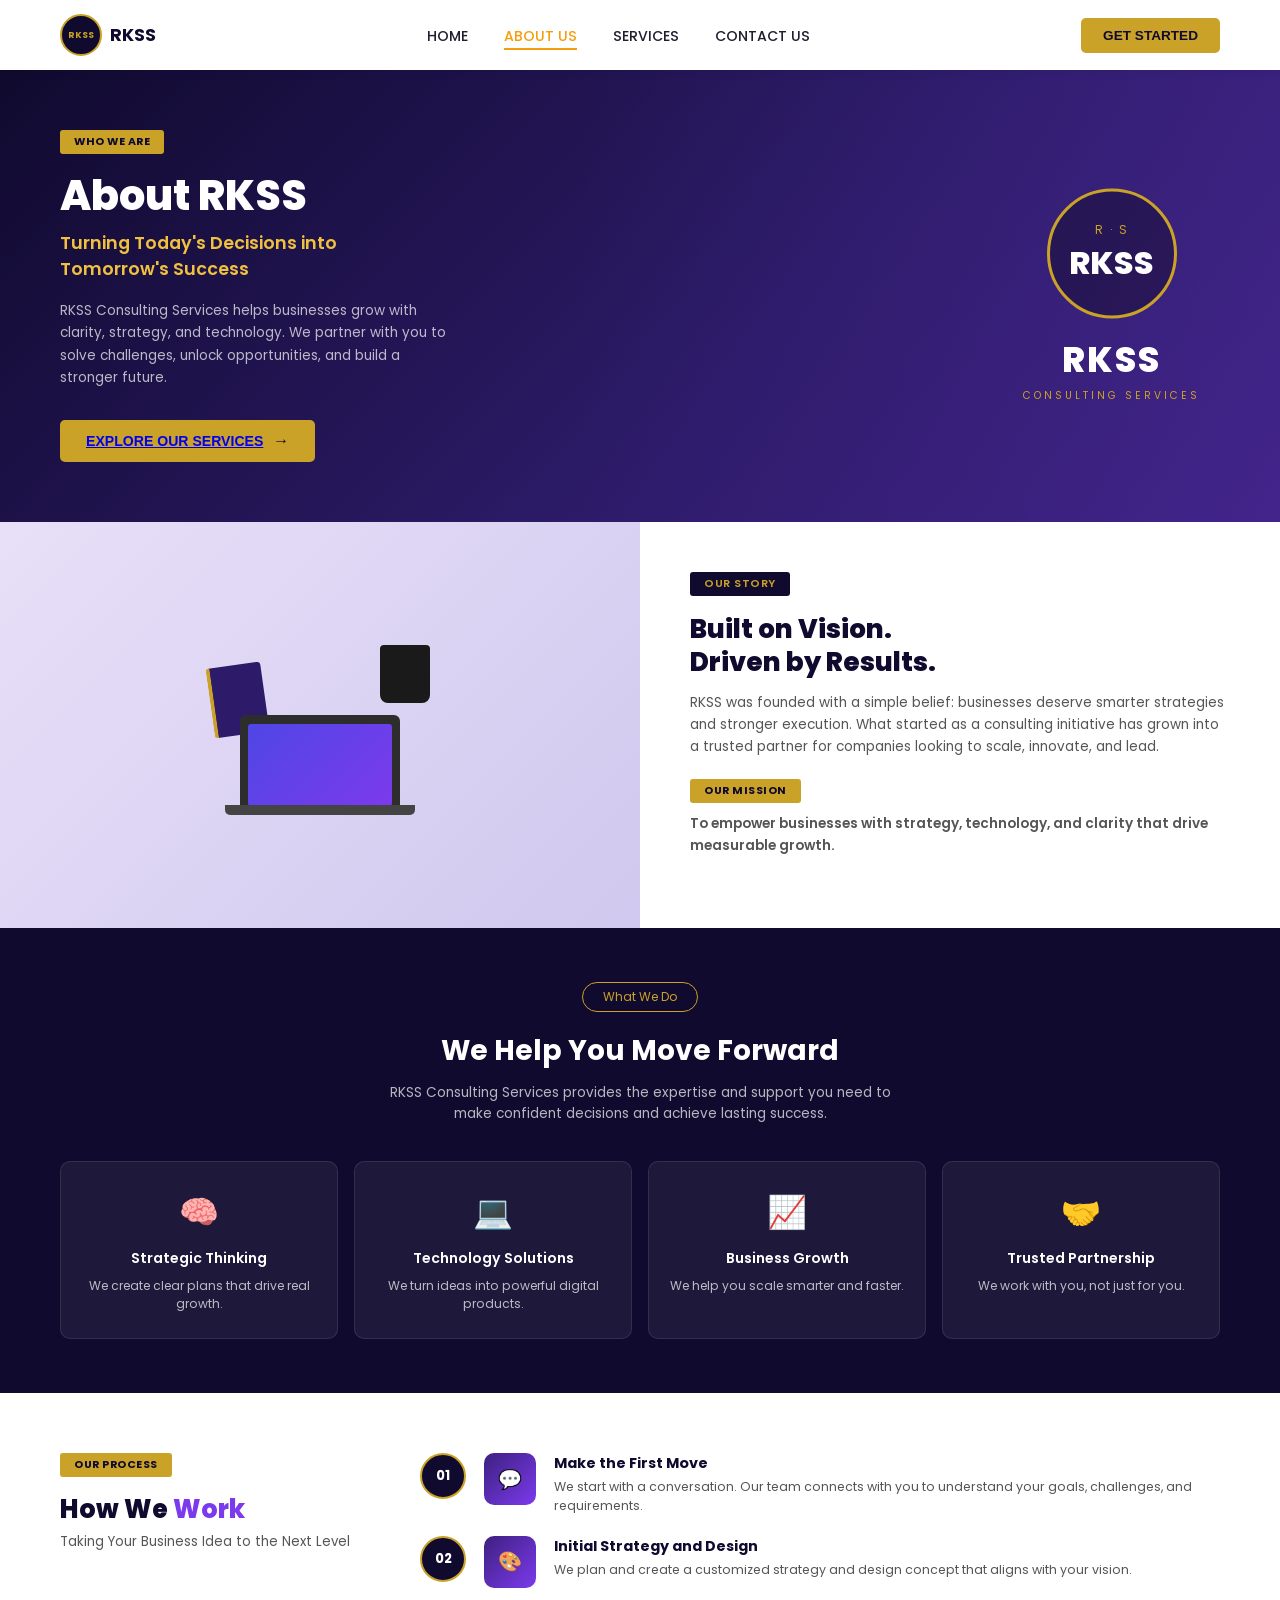
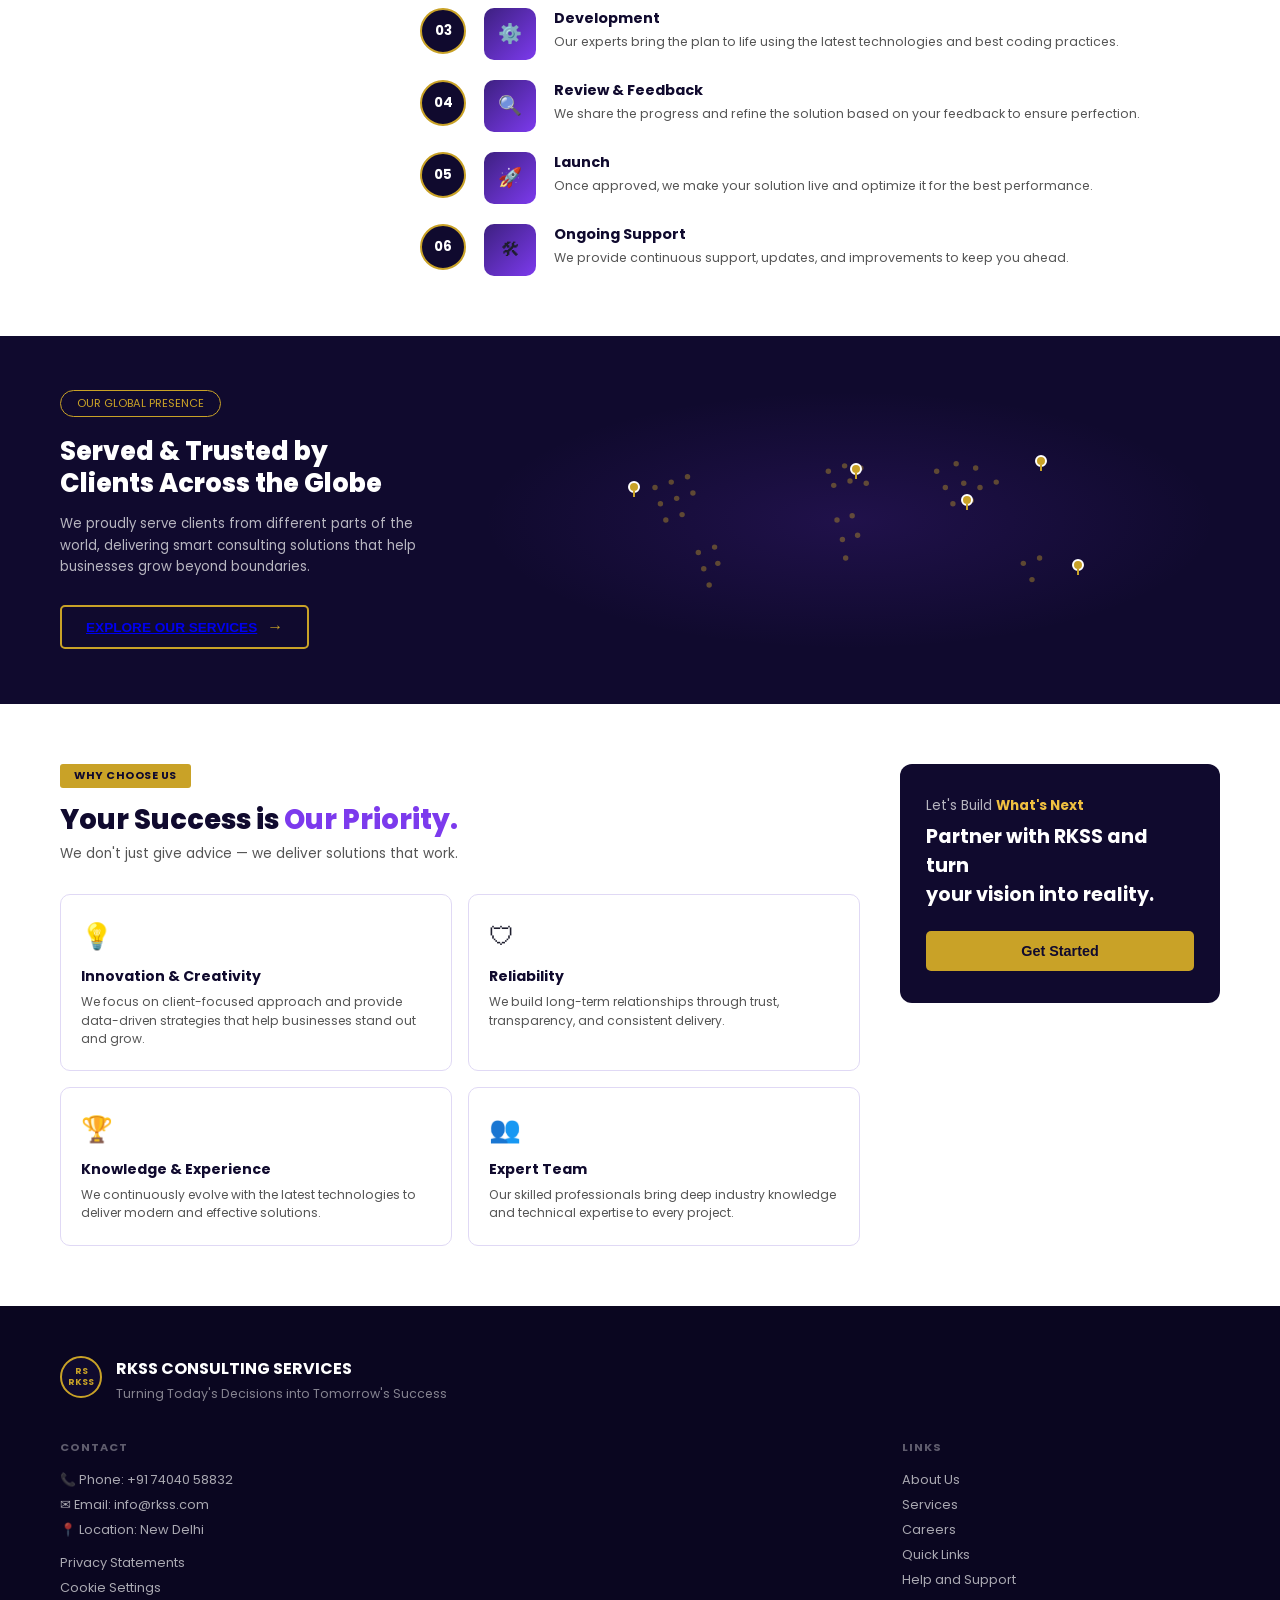
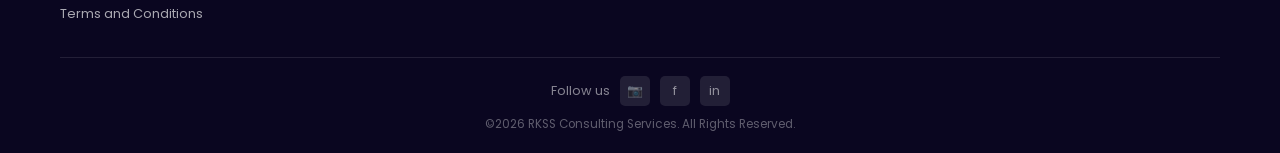
==== commit efb4c6c9: "Updated website files and added homepage.js" ====
--- a/Rkssabout.html
+++ b/Rkssabout.html
@@ -1,845 +1,58 @@
-<!doctype html>
 <html lang="en">
   <head>
     <meta charset="UTF-8" />
     <meta name="viewport" content="width=device-width, initial-scale=1.0" />
     <title>RKSS Consulting Services - About Us</title>
     <link
-      href="https://fonts.googleapis.com/css2?family=Poppins:wght@300;400;500;600;700;800&display=swap"
+      href="https://fonts.googleapis.com/css2?family=Poppins:wght@300;400;500;600;700;800&amp;display=swap"
       rel="stylesheet"
     />
     <link rel="stylesheet" href="about.css" />
-    <!-- <style>
-      *,
-      *::before,
-      *::after {
-        box-sizing: border-box;
-        margin: 0;
-        padding: 0;
-      }
-
-      :root {
-        --purple: #2d1b69;
-        --purple-mid: #3d2080;
-        --dark: #100a2e;
-        --gold: #c9a227;
-        --gold-light: #f0c040;
-        --violet: #7c3aed;
-        --white: #ffffff;
-        --text-gray: #555;
-        --text-light: rgba(255, 255, 255, 0.7);
-      }
-
-      body {
-        font-family: "Poppins", sans-serif;
-        color: #1e1e2e;
-        background: #fff;
-      }
-
-      /* ── NAV ── */
-      nav {
-        display: flex;
-        align-items: center;
-        justify-content: space-between;
-        padding: 14px 60px;
-        background: #fff;
-        box-shadow: 0 2px 10px rgba(0, 0, 0, 0.07);
-        position: sticky;
-        top: 0;
-        z-index: 100;
-      }
-      .logo {
-        display: flex;
-        align-items: center;
-        gap: 8px;
-        font-weight: 700;
-        font-size: 1.1rem;
-        color: var(--dark);
-      }
-      .logo-icon {
-        width: 42px;
-        height: 42px;
-        background: var(--dark);
-        border: 2px solid var(--gold);
-        border-radius: 50%;
-        display: flex;
-        align-items: center;
-        justify-content: center;
-        color: var(--gold);
-        font-size: 0.55rem;
-        font-weight: 700;
-        line-height: 1.2;
-        text-align: center;
-      }
-      .nav-links {
-        display: flex;
-        gap: 36px;
-        list-style: none;
-      }
-      .nav-links a {
-        text-decoration: none;
-        color: #1e1e2e;
-        font-size: 0.88rem;
-        font-weight: 500;
-      }
-      .nav-links a.active {
-        color: #f59e0b;
-        border-bottom: 2px solid #f59e0b;
-        padding-bottom: 2px;
-      }
-      .btn-nav {
-        background: var(--gold);
-        color: var(--dark);
-        border: none;
-        padding: 10px 22px;
-        border-radius: 5px;
-        font-weight: 600;
-        font-size: 0.85rem;
-        cursor: pointer;
-      }
-
-      /* ── HERO ── */
-      .hero {
-        position: relative;
-        min-height: 400px;
-        background: linear-gradient(
-          135deg,
-          #100a2e 0%,
-          #2d1b69 60%,
-          #3d2080 100%
-        );
-        display: flex;
-        align-items: center;
-        padding: 60px 60px;
-        overflow: hidden;
-      }
-      .hero::before {
-        content: "";
-        position: absolute;
-        inset: 0;
-        background: url("data:image/svg+xml,%3Csvg width='600' height='400' xmlns='http://www.w3.org/2000/svg'%3E%3Crect width='600' height='400' fill='none'/%3E%3C/svg%3E")
-          center/cover;
-        opacity: 0.15;
-      }
-      .hero-left {
-        position: relative;
-        z-index: 2;
-        max-width: 480px;
-      }
-      .hero-badge {
-        display: inline-block;
-        background: var(--gold);
-        color: var(--dark);
-        font-size: 0.68rem;
-        font-weight: 700;
-        padding: 4px 14px;
-        border-radius: 3px;
-        margin-bottom: 18px;
-        letter-spacing: 0.5px;
-      }
-      .hero h1 {
-        font-size: 2.6rem;
-        font-weight: 800;
-        color: #fff;
-        line-height: 1.15;
-        margin-bottom: 10px;
-      }
-      .hero .tagline {
-        font-size: 1.1rem;
-        font-weight: 600;
-        color: var(--gold-light);
-        margin-bottom: 18px;
-      }
-      .hero p {
-        font-size: 0.85rem;
-        color: var(--text-light);
-        line-height: 1.65;
-        margin-bottom: 30px;
-        max-width: 400px;
-      }
-      .btn-explore {
-        background: var(--gold);
-        color: var(--dark);
-        border: none;
-        padding: 12px 26px;
-        border-radius: 5px;
-        font-weight: 600;
-        font-size: 0.88rem;
-        cursor: pointer;
-        display: inline-flex;
-        align-items: center;
-        gap: 10px;
-      }
-      .btn-explore::after {
-        content: "→";
-        font-size: 1rem;
-      }
-
-      /* hero right – brand emblem */
-      .hero-right {
-        position: absolute;
-        right: 80px;
-        top: 50%;
-        transform: translateY(-50%);
-        text-align: center;
-        z-index: 2;
-      }
-      .emblem-circle {
-        width: 130px;
-        height: 130px;
-        border-radius: 50%;
-        border: 3px solid var(--gold);
-        background: rgba(0, 0, 0, 0.3);
-        display: flex;
-        flex-direction: column;
-        align-items: center;
-        justify-content: center;
-        margin: 0 auto 14px;
-      }
-      .emblem-circle .rs {
-        font-size: 0.75rem;
-        color: var(--gold);
-        letter-spacing: 2px;
-      }
-      .emblem-circle .rkss-big {
-        font-size: 2rem;
-        font-weight: 800;
-        color: #fff;
-      }
-      .hero-brand-name {
-        font-size: 2.2rem;
-        font-weight: 800;
-        color: #fff;
-        letter-spacing: 2px;
-      }
-      .hero-brand-sub {
-        font-size: 0.65rem;
-        color: var(--gold);
-        letter-spacing: 3px;
-        margin-top: 2px;
-      }
-
-      /* decorative office bg shapes */
-      .hero-bg-shapes {
-        position: absolute;
-        right: 0;
-        top: 0;
-        bottom: 0;
-        width: 55%;
-        background: linear-gradient(
-          to left,
-          rgba(100, 60, 200, 0.15),
-          transparent
-        );
-        pointer-events: none;
-      }
-
-      /* ── OUR STORY ── */
-      .story-section {
-        display: grid;
-        grid-template-columns: 1fr 1fr;
-        gap: 0;
-        min-height: 340px;
-      }
-      .story-img {
-        background: linear-gradient(135deg, #e8e0f8, #d0c8ee);
-        display: flex;
-        align-items: center;
-        justify-content: center;
-        padding: 40px;
-      }
-      /* simple coffee + laptop illustration */
-      .illus-wrap {
-        position: relative;
-        width: 220px;
-        height: 180px;
-      }
-      .illus-laptop {
-        position: absolute;
-        bottom: 0;
-        left: 50%;
-        transform: translateX(-50%);
-        width: 160px;
-        height: 100px;
-        background: #2d2d2d;
-        border-radius: 6px 6px 0 0;
-      }
-      .illus-screen {
-        width: 144px;
-        height: 82px;
-        background: linear-gradient(135deg, #4f46e5, #7c3aed);
-        border-radius: 3px;
-        margin: 9px auto;
-      }
-      .illus-base {
-        position: absolute;
-        bottom: 0;
-        left: 50%;
-        transform: translateX(-50%);
-        width: 190px;
-        height: 10px;
-        background: #444;
-        border-radius: 0 0 5px 5px;
-      }
-      .illus-mug {
-        position: absolute;
-        top: 10px;
-        right: 0;
-        width: 50px;
-        height: 58px;
-        background: #1a1a1a;
-        border-radius: 4px 4px 8px 8px;
-      }
-      .illus-book {
-        position: absolute;
-        top: 30px;
-        left: 0;
-        width: 55px;
-        height: 70px;
-        background: #2d1b69;
-        border-radius: 3px;
-        transform: rotate(-8deg);
-        border-left: 4px solid var(--gold);
-      }
-
-      .story-content {
-        padding: 50px 50px;
-        display: flex;
-        flex-direction: column;
-        justify-content: center;
-      }
-      .pill-dark {
-        display: inline-block;
-        background: var(--dark);
-        color: var(--gold);
-        font-size: 0.68rem;
-        font-weight: 600;
-        padding: 4px 14px;
-        border-radius: 3px;
-        margin-bottom: 16px;
-        letter-spacing: 0.5px;
-        width: fit-content;
-      }
-      .story-content h2 {
-        font-size: 1.65rem;
-        font-weight: 800;
-        color: var(--dark);
-        line-height: 1.25;
-        margin-bottom: 14px;
-      }
-      .story-content p {
-        font-size: 0.85rem;
-        color: var(--text-gray);
-        line-height: 1.65;
-        margin-bottom: 20px;
-      }
-      .pill-mission {
-        display: inline-block;
-        background: var(--gold);
-        color: var(--dark);
-        font-size: 0.68rem;
-        font-weight: 700;
-        padding: 4px 14px;
-        border-radius: 3px;
-        margin-bottom: 10px;
-        letter-spacing: 0.5px;
-        width: fit-content;
-      }
-      .mission-text {
-        font-size: 0.9rem;
-        font-weight: 600;
-        color: var(--dark);
-        line-height: 1.55;
-      }
-
-      /* ── WHAT WE DO ── */
-      .what-we-do {
-        background: var(--dark);
-        padding: 54px 60px;
-        text-align: center;
-      }
-      .what-we-do .section-pill-gold {
-        display: inline-block;
-        border: 1px solid var(--gold);
-        border-radius: 30px;
-        padding: 5px 20px;
-        font-size: 0.75rem;
-        color: var(--gold);
-        margin-bottom: 18px;
-      }
-      .what-we-do h2 {
-        font-size: 1.75rem;
-        font-weight: 700;
-        color: #fff;
-        margin-bottom: 10px;
-      }
-      .what-we-do > p {
-        font-size: 0.85rem;
-        color: var(--text-light);
-        max-width: 520px;
-        margin: 0 auto 36px;
-        line-height: 1.6;
-      }
-
-      .feature-cards {
-        display: grid;
-        grid-template-columns: repeat(4, 1fr);
-        gap: 16px;
-      }
-      .feature-card {
-        background: rgba(255, 255, 255, 0.06);
-        border: 1px solid rgba(255, 255, 255, 0.1);
-        border-radius: 10px;
-        padding: 26px 20px;
-        text-align: center;
-      }
-      .feature-card .fc-icon {
-        font-size: 2rem;
-        margin-bottom: 12px;
-        display: block;
-      }
-      .feature-card h4 {
-        font-size: 0.88rem;
-        font-weight: 600;
-        color: #fff;
-        margin-bottom: 8px;
-      }
-      .feature-card p {
-        font-size: 0.76rem;
-        color: var(--text-light);
-        line-height: 1.45;
-      }
-
-      /* ── HOW WE WORK ── */
-      .how-we-work {
-        display: grid;
-        grid-template-columns: 300px 1fr;
-        padding: 60px 60px;
-        gap: 60px;
-        align-items: start;
-      }
-      .hww-left .pill-green {
-        display: inline-block;
-        background: var(--gold);
-        color: var(--dark);
-        font-size: 0.68rem;
-        font-weight: 700;
-        padding: 4px 14px;
-        border-radius: 3px;
-        margin-bottom: 16px;
-        letter-spacing: 0.5px;
-      }
-      .hww-left h2 {
-        font-size: 1.6rem;
-        font-weight: 800;
-        color: var(--dark);
-        line-height: 1.25;
-        margin-bottom: 6px;
-      }
-      .hww-left h2 span {
-        color: var(--violet);
-      }
-      .hww-left p {
-        font-size: 0.83rem;
-        color: var(--text-gray);
-        line-height: 1.6;
-      }
-
-      .steps-list {
-        display: flex;
-        flex-direction: column;
-        gap: 20px;
-      }
-      .step-row {
-        display: flex;
-        gap: 18px;
-        align-items: flex-start;
-      }
-      .step-num {
-        width: 46px;
-        height: 46px;
-        border-radius: 50%;
-        background: var(--dark);
-        color: #fff;
-        display: flex;
-        align-items: center;
-        justify-content: center;
-        font-size: 0.82rem;
-        font-weight: 700;
-        flex-shrink: 0;
-        border: 2px solid var(--gold);
-      }
-      .step-icon-box {
-        width: 52px;
-        height: 52px;
-        border-radius: 10px;
-        background: linear-gradient(135deg, #3d2080, #7c3aed);
-        display: flex;
-        align-items: center;
-        justify-content: center;
-        font-size: 1.2rem;
-        flex-shrink: 0;
-      }
-      .step-text h4 {
-        font-size: 0.9rem;
-        font-weight: 700;
-        color: var(--dark);
-        margin-bottom: 4px;
-      }
-      .step-text p {
-        font-size: 0.78rem;
-        color: var(--text-gray);
-        line-height: 1.5;
-      }
-
-      /* ── GLOBAL PRESENCE ── */
-      .global-section {
-        background: var(--dark);
-        padding: 54px 60px;
-        display: grid;
-        grid-template-columns: 380px 1fr;
-        gap: 40px;
-        align-items: center;
-      }
-      .global-left .globe-pill {
-        display: inline-block;
-        border: 1px solid var(--gold);
-        border-radius: 30px;
-        padding: 4px 16px;
-        font-size: 0.7rem;
-        color: var(--gold);
-        margin-bottom: 18px;
-      }
-      .global-left h2 {
-        font-size: 1.6rem;
-        font-weight: 800;
-        color: #fff;
-        line-height: 1.25;
-        margin-bottom: 14px;
-      }
-      .global-left p {
-        font-size: 0.83rem;
-        color: var(--text-light);
-        line-height: 1.6;
-        margin-bottom: 28px;
-      }
-      .btn-explore-white {
-        background: transparent;
-        color: #fff;
-        border: 2px solid var(--gold);
-        padding: 11px 24px;
-        border-radius: 5px;
-        font-weight: 600;
-        font-size: 0.85rem;
-        cursor: pointer;
-        display: inline-flex;
-        align-items: center;
-        gap: 10px;
-      }
-      .btn-explore-white::after {
-        content: "→";
-        font-size: 1rem;
-        color: var(--gold);
-      }
-
-      /* world map illustration */
-      .world-map {
-        position: relative;
-        height: 260px;
-      }
-      .map-bg {
-        width: 100%;
-        height: 100%;
-        background: radial-gradient(
-          ellipse at center,
-          rgba(124, 58, 237, 0.15) 0%,
-          transparent 70%
-        );
-        position: relative;
-        display: flex;
-        align-items: center;
-        justify-content: center;
-      }
-      /* dotted world map using dots grid */
-      .dots-grid {
-        display: grid;
-        grid-template-columns: repeat(40, 6px);
-        gap: 4px;
-        opacity: 0.35;
-        position: absolute;
-      }
-      .dot {
-        width: 3px;
-        height: 3px;
-        background: var(--gold);
-        border-radius: 50%;
-      }
-      .pin {
-        position: absolute;
-        width: 12px;
-        height: 12px;
-        background: var(--gold);
-        border-radius: 50%;
-        border: 2px solid #fff;
-      }
-      .pin::after {
-        content: "";
-        position: absolute;
-        bottom: -6px;
-        left: 50%;
-        transform: translateX(-50%);
-        width: 2px;
-        height: 6px;
-        background: var(--gold);
-      }
-
-      /* ── WHY CHOOSE US ── */
-      .why-us {
-        padding: 60px 60px;
-        display: grid;
-        grid-template-columns: 1fr 320px;
-        gap: 40px;
-        align-items: start;
-      }
-      .why-left .badge-why {
-        display: inline-block;
-        background: var(--gold);
-        color: var(--dark);
-        font-size: 0.68rem;
-        font-weight: 700;
-        padding: 4px 14px;
-        border-radius: 3px;
-        margin-bottom: 16px;
-        letter-spacing: 0.5px;
-      }
-      .why-left h2 {
-        font-size: 1.7rem;
-        font-weight: 800;
-        color: var(--dark);
-        line-height: 1.2;
-        margin-bottom: 8px;
-      }
-      .why-left h2 span {
-        color: var(--violet);
-      }
-      .why-left > p {
-        font-size: 0.85rem;
-        color: var(--text-gray);
-        margin-bottom: 30px;
-      }
-      .why-grid {
-        display: grid;
-        grid-template-columns: 1fr 1fr;
-        gap: 16px;
-      }
-      .why-card {
-        border: 1px solid #e0d9f5;
-        border-radius: 10px;
-        padding: 22px 20px;
-      }
-      .why-card .wc-icon {
-        font-size: 1.6rem;
-        margin-bottom: 10px;
-        display: block;
-      }
-      .why-card h4 {
-        font-size: 0.88rem;
-        font-weight: 700;
-        color: var(--dark);
-        margin-bottom: 6px;
-      }
-      .why-card p {
-        font-size: 0.76rem;
-        color: var(--text-gray);
-        line-height: 1.5;
-      }
-
-      /* build next card */
-      .build-next {
-        background: var(--dark);
-        border-radius: 12px;
-        padding: 32px 26px;
-        color: #fff;
-        text-align: left;
-      }
-      .build-next p {
-        font-size: 0.85rem;
-        color: var(--text-light);
-        margin-bottom: 6px;
-      }
-      .build-next h3 {
-        font-size: 1.2rem;
-        font-weight: 700;
-        margin-bottom: 6px;
-      }
-      .build-next h3 span {
-        color: var(--gold-light);
-      }
-      .build-next .sub {
-        font-size: 0.8rem;
-        color: var(--text-light);
-        margin-bottom: 22px;
-      }
-      .btn-get {
-        background: var(--gold);
-        color: var(--dark);
-        border: none;
-        padding: 12px 30px;
-        border-radius: 5px;
-        font-weight: 700;
-        font-size: 0.9rem;
-        cursor: pointer;
-        width: 100%;
-      }
-
-      /* ── FOOTER ── */
-      footer {
-        background: #0a0620;
-        color: rgba(255, 255, 255, 0.7);
-        padding: 50px 60px 20px;
-      }
-      .footer-top {
-        display: flex;
-        align-items: flex-start;
-        gap: 14px;
-        margin-bottom: 36px;
-      }
-      .footer-brand h4 {
-        color: #fff;
-        font-size: 1rem;
-        font-weight: 700;
-        margin-bottom: 4px;
-      }
-      .footer-brand p {
-        font-size: 0.78rem;
-        color: rgba(255, 255, 255, 0.5);
-      }
-      .footer-grid {
-        display: grid;
-        grid-template-columns: 1.4fr 1fr 1fr;
-        gap: 40px;
-        padding-bottom: 28px;
-        border-bottom: 1px solid rgba(255, 255, 255, 0.1);
-      }
-      .footer-col h5 {
-        color: rgba(255, 255, 255, 0.35);
-        font-size: 0.7rem;
-        letter-spacing: 1px;
-        margin-bottom: 14px;
-      }
-      .footer-col a,
-      .footer-col p {
-        font-size: 0.8rem;
-        color: rgba(255, 255, 255, 0.65);
-        text-decoration: none;
-        display: block;
-        margin-bottom: 6px;
-        line-height: 1.5;
-      }
-      .footer-links-col {
-        display: flex;
-        flex-direction: column;
-      }
-      .footer-bottom {
-        display: flex;
-        flex-direction: column;
-        align-items: center;
-        gap: 10px;
-        padding-top: 18px;
-      }
-      .social-row {
-        display: flex;
-        align-items: center;
-        gap: 10px;
-      }
-      .social-row span {
-        font-size: 0.8rem;
-        color: rgba(255, 255, 255, 0.5);
-      }
-      .social-icon {
-        width: 30px;
-        height: 30px;
-        background: rgba(255, 255, 255, 0.1);
-        border-radius: 5px;
-        display: flex;
-        align-items: center;
-        justify-content: center;
-        color: #fff;
-        font-size: 0.75rem;
-        cursor: pointer;
-      }
-      .footer-bottom p {
-        font-size: 0.74rem;
-        color: rgba(255, 255, 255, 0.35);
-      }
-
-      @media (max-width: 900px) {
-        nav {
-          padding: 14px 20px;
-        }
-        .hero {
-          padding: 40px 20px;
-        }
-        .hero-right {
-          display: none;
-        }
-        .story-section {
-          grid-template-columns: 1fr;
-        }
-        .story-img {
-          display: none;
-        }
-        .story-content {
-          padding: 36px 20px;
-        }
-        .what-we-do {
-          padding: 40px 20px;
-        }
-        .feature-cards {
-          grid-template-columns: 1fr 1fr;
-        }
-        .how-we-work {
-          grid-template-columns: 1fr;
-          padding: 40px 20px;
-          gap: 30px;
-        }
-        .global-section {
-          grid-template-columns: 1fr;
-          padding: 40px 20px;
-        }
-        .why-us {
-          grid-template-columns: 1fr;
-          padding: 40px 20px;
-        }
-        .why-grid {
-          grid-template-columns: 1fr;
-        }
-        footer {
-          padding: 40px 20px 20px;
-        }
-        .footer-grid {
-          grid-template-columns: 1fr;
-        }
-      }
-    </style> -->
   </head>
   <body>
-    <!-- NAV -->
-    <nav>
-      <div class="logo">
-        <div class="logo-icon">RS<br />RKSS</div>
-        <span>RKSS</span>
-      </div>
-      <ul class="nav-links">
+    <!-- ═══ HAMBURGER TOGGLE (mobile only) ═══ -->
+    <button
+      class="menu-toggle"
+      id="menuToggle"
+      aria-label="Toggle navigation"
+      aria-expanded="false"
+    >
+      <span class="bar"></span>
+      <span class="bar"></span>
+      <span class="bar"></span>
+    </button>
+
+    <!-- ═══ MOBILE DROPDOWN NAV ═══ -->
+    <nav class="navless" id="mobileNav" aria-hidden="true">
+      <ul class="nav-linksless">
         <li><a href="Rksshomepage.html">HOME</a></li>
         <li><a href="Rkssabout.html" class="active">ABOUT US</a></li>
         <li><a href="Rkssservice.html">SERVICES</a></li>
         <li><a href="Rksscontact.html">CONTACT US</a></li>
       </ul>
-      <button class="btn-nav">GET STARTED</button>
     </nav>
 
-    <!-- HERO -->
+    <!-- ═══ DESKTOP NAV ═══ -->
+    <nav class="main-nav" id="mainNav">
+      <div class="logo">
+        <div class="logo-icon">RKSS</div>
+        <span>RKSS</span>
+      </div>
+      <ul class="nav-links">
+        <li><a href="index.html">HOME</a></li>
+        <li><a href="Rkssabout.html" class="active">ABOUT US</a></li>
+        <li><a href="Rkssservice.html">SERVICES</a></li>
+        <li><a href="Rksscontact.html">CONTACT US</a></li>
+      </ul>
+      <button
+        class="btn-nav"
+        onclick="window.location.href = 'Rksscontact.html'"
+      >
+        GET STARTED
+      </button>
+    </nav>
+
+    <!-- ═══ HERO ═══ -->
     <section class="hero">
       <div class="hero-bg-shapes"></div>
       <div class="hero-left">
@@ -853,7 +66,9 @@
           and technology. We partner with you to solve challenges, unlock
           opportunities, and build a stronger future.
         </p>
-        <button class="btn-explore">EXPLORE OUR SERVICES</button>
+        <button class="btn-explore">
+          <a href="Rkssservice.html"> EXPLORE OUR SERVICES </a>
+        </button>
       </div>
       <div class="hero-right">
         <div class="emblem-circle">
@@ -865,7 +80,7 @@
       </div>
     </section>
 
-    <!-- OUR STORY -->
+    <!-- ═══ OUR STORY ═══ -->
     <section class="story-section">
       <div class="story-img">
         <div class="illus-wrap">
@@ -894,7 +109,7 @@
       </div>
     </section>
 
-    <!-- WHAT WE DO -->
+    <!-- ═══ WHAT WE DO ═══ -->
     <section class="what-we-do">
       <span class="section-pill-gold">What We Do</span>
       <h2>We Help You Move Forward</h2>
@@ -926,7 +141,7 @@
       </div>
     </section>
 
-    <!-- HOW WE WORK -->
+    <!-- ═══ HOW WE WORK ═══ -->
     <section class="how-we-work">
       <div class="hww-left">
         <span class="pill-green">OUR PROCESS</span>
@@ -1003,7 +218,7 @@
       </div>
     </section>
 
-    <!-- GLOBAL PRESENCE -->
+    <!-- ═══ GLOBAL PRESENCE ═══ -->
     <section class="global-section">
       <div class="global-left">
         <span class="globe-pill">OUR GLOBAL PRESENCE</span>
@@ -1013,11 +228,12 @@
           smart consulting solutions that help businesses grow beyond
           boundaries.
         </p>
-        <button class="btn-explore-white">EXPLORE OUR SERVICES</button>
+        <button class="btn-explore-white">
+          <a href="Rkssservice.html"> EXPLORE OUR SERVICES </a>
+        </button>
       </div>
       <div class="world-map">
         <div class="map-bg">
-          <!-- Decorative dot grid simulating world map -->
           <svg
             width="100%"
             height="100%"
@@ -1025,53 +241,45 @@
             xmlns="http://www.w3.org/2000/svg"
             style="opacity: 0.4; position: absolute"
           >
-            <!-- simplified continent-like dot clusters -->
             <g fill="#c9a227">
-              <!-- North America -->
-              <circle cx="100" cy="90" r="2.5" />
-              <circle cx="115" cy="85" r="2.5" />
-              <circle cx="130" cy="80" r="2.5" />
-              <circle cx="105" cy="105" r="2.5" />
-              <circle cx="120" cy="100" r="2.5" />
-              <circle cx="135" cy="95" r="2.5" />
-              <circle cx="110" cy="120" r="2.5" />
-              <circle cx="125" cy="115" r="2.5" />
-              <!-- South America -->
-              <circle cx="140" cy="150" r="2.5" />
-              <circle cx="155" cy="145" r="2.5" />
-              <circle cx="145" cy="165" r="2.5" />
-              <circle cx="158" cy="160" r="2.5" />
-              <circle cx="150" cy="180" r="2.5" />
-              <!-- Europe -->
-              <circle cx="260" cy="75" r="2.5" />
-              <circle cx="275" cy="70" r="2.5" />
-              <circle cx="290" cy="72" r="2.5" />
-              <circle cx="265" cy="88" r="2.5" />
-              <circle cx="280" cy="84" r="2.5" />
-              <circle cx="295" cy="86" r="2.5" />
-              <!-- Africa -->
-              <circle cx="268" cy="120" r="2.5" />
-              <circle cx="282" cy="116" r="2.5" />
-              <circle cx="273" cy="138" r="2.5" />
-              <circle cx="287" cy="134" r="2.5" />
-              <circle cx="276" cy="155" r="2.5" />
-              <!-- Asia -->
-              <circle cx="360" cy="75" r="2.5" />
-              <circle cx="378" cy="68" r="2.5" />
-              <circle cx="396" cy="72" r="2.5" />
-              <circle cx="368" cy="90" r="2.5" />
-              <circle cx="385" cy="86" r="2.5" />
-              <circle cx="400" cy="90" r="2.5" />
-              <circle cx="415" cy="85" r="2.5" />
-              <circle cx="375" cy="105" r="2.5" />
-              <circle cx="392" cy="102" r="2.5" />
-              <!-- Australia -->
-              <circle cx="440" cy="160" r="2.5" />
-              <circle cx="455" cy="155" r="2.5" />
-              <circle cx="448" cy="175" r="2.5" />
+              <circle cx="100" cy="90" r="2.5"></circle>
+              <circle cx="115" cy="85" r="2.5"></circle>
+              <circle cx="130" cy="80" r="2.5"></circle>
+              <circle cx="105" cy="105" r="2.5"></circle>
+              <circle cx="120" cy="100" r="2.5"></circle>
+              <circle cx="135" cy="95" r="2.5"></circle>
+              <circle cx="110" cy="120" r="2.5"></circle>
+              <circle cx="125" cy="115" r="2.5"></circle>
+              <circle cx="140" cy="150" r="2.5"></circle>
+              <circle cx="155" cy="145" r="2.5"></circle>
+              <circle cx="145" cy="165" r="2.5"></circle>
+              <circle cx="158" cy="160" r="2.5"></circle>
+              <circle cx="150" cy="180" r="2.5"></circle>
+              <circle cx="260" cy="75" r="2.5"></circle>
+              <circle cx="275" cy="70" r="2.5"></circle>
+              <circle cx="290" cy="72" r="2.5"></circle>
+              <circle cx="265" cy="88" r="2.5"></circle>
+              <circle cx="280" cy="84" r="2.5"></circle>
+              <circle cx="295" cy="86" r="2.5"></circle>
+              <circle cx="268" cy="120" r="2.5"></circle>
+              <circle cx="282" cy="116" r="2.5"></circle>
+              <circle cx="273" cy="138" r="2.5"></circle>
+              <circle cx="287" cy="134" r="2.5"></circle>
+              <circle cx="276" cy="155" r="2.5"></circle>
+              <circle cx="360" cy="75" r="2.5"></circle>
+              <circle cx="378" cy="68" r="2.5"></circle>
+              <circle cx="396" cy="72" r="2.5"></circle>
+              <circle cx="368" cy="90" r="2.5"></circle>
+              <circle cx="385" cy="86" r="2.5"></circle>
+              <circle cx="400" cy="90" r="2.5"></circle>
+              <circle cx="415" cy="85" r="2.5"></circle>
+              <circle cx="375" cy="105" r="2.5"></circle>
+              <circle cx="392" cy="102" r="2.5"></circle>
+              <circle cx="440" cy="160" r="2.5"></circle>
+              <circle cx="455" cy="155" r="2.5"></circle>
+              <circle cx="448" cy="175" r="2.5"></circle>
             </g>
           </svg>
-          <!-- Location pins -->
           <div class="pin" style="top: 35%; left: 20%"></div>
           <div class="pin" style="top: 28%; left: 50%"></div>
           <div class="pin" style="top: 40%; left: 65%"></div>
@@ -1081,7 +289,7 @@
       </div>
     </section>
 
-    <!-- WHY CHOOSE US -->
+    <!-- ═══ WHY CHOOSE US ═══ -->
     <section class="why-us">
       <div class="why-left">
         <span class="badge-why">WHY CHOOSE US</span>
@@ -1093,8 +301,7 @@
             <h4>Innovation &amp; Creativity</h4>
             <p>
               We focus on client-focused approach and provide data-driven
-              strategies that help business stand out and grow in competitive
-              markets.
+              strategies that help businesses stand out and grow.
             </p>
           </div>
           <div class="why-card">
@@ -1134,30 +341,10 @@
       </div>
     </section>
 
-    <!-- FOOTER -->
+    <!-- ═══ FOOTER ═══ -->
     <footer>
       <div class="footer-top">
-        <div
-          class="logo-icon"
-          style="
-            background: var(--dark);
-            border: 2px solid var(--gold);
-            color: var(--gold);
-            width: 44px;
-            height: 44px;
-            border-radius: 50%;
-            display: flex;
-            align-items: center;
-            justify-content: center;
-            font-size: 0.55rem;
-            font-weight: 700;
-            line-height: 1.2;
-            text-align: center;
-            flex-shrink: 0;
-          "
-        >
-          RS<br />RKSS
-        </div>
+        <div class="logo-icon">RS<br />RKSS</div>
         <div class="footer-brand">
           <h4>RKSS CONSULTING SERVICES</h4>
           <p>Turning Today's Decisions into Tomorrow's Success</p>
@@ -1178,8 +365,8 @@
         <div class="footer-col"></div>
         <div class="footer-col footer-links-col">
           <h5>LINKS</h5>
-          <a href="#">About Us</a>
-          <a href="#">Services</a>
+          <a href="Rkssabout.html">About Us</a>
+          <a href="Rkssservice.html">Services</a>
           <a href="#">Careers</a>
           <a href="#">Quick Links</a>
           <a href="#">Help and Support</a>
@@ -1195,5 +382,7 @@
         <p>©2026 RKSS Consulting Services. All Rights Reserved.</p>
       </div>
     </footer>
+
+    <script src="homepage.js"></script>
   </body>
 </html>
--- a/about.css
+++ b/about.css
@@ -1,812 +1,624 @@
-
-      *,
-      *::before,
-      *::after {
-        box-sizing: border-box;
-        margin: 0;
-        padding: 0;
-      }
-
-      :root {
-        --purple: #2d1b69;
-        --purple-mid: #3d2080;
-        --dark: #100a2e;
-        --gold: #c9a227;
-        --gold-light: #f0c040;
-        --violet: #7c3aed;
-        --white: #ffffff;
-        --text-gray: #555;
-        --text-light: rgba(255, 255, 255, 0.7);
-      }
-
-      body {
-        font-family: "Poppins", sans-serif;
-        color: #1e1e2e;
-        background: #fff;
-      }
-
-      /* ── NAV ── */
-      nav {
-        display: flex;
-        align-items: center;
-        justify-content: space-between;
-        padding: 14px 60px;
-        background: #fff;
-        box-shadow: 0 2px 10px rgba(0, 0, 0, 0.07);
-        position: sticky;
-        top: 0;
-        z-index: 100;
-      }
-      .logo {
-        display: flex;
-        align-items: center;
-        gap: 8px;
-        font-weight: 700;
-        font-size: 1.1rem;
-        color: var(--dark);
-      }
-      .logo-icon {
-        width: 42px;
-        height: 42px;
-        background: var(--dark);
-        border: 2px solid var(--gold);
-        border-radius: 50%;
-        display: flex;
-        align-items: center;
-        justify-content: center;
-        color: var(--gold);
-        font-size: 0.55rem;
-        font-weight: 700;
-        line-height: 1.2;
-        text-align: center;
-      }
-      .nav-links {
-        display: flex;
-        gap: 36px;
-        list-style: none;
-      }
-      .nav-links a {
-        text-decoration: none;
-        color: #1e1e2e;
-        font-size: 0.88rem;
-        font-weight: 500;
-      }
-      .nav-links a.active {
-        color: #f59e0b;
-        border-bottom: 2px solid #f59e0b;
-        padding-bottom: 2px;
-      }
-      .btn-nav {
-        background: var(--gold);
-        color: var(--dark);
-        border: none;
-        padding: 10px 22px;
-        border-radius: 5px;
-        font-weight: 600;
-        font-size: 0.85rem;
-        cursor: pointer;
-      }
-
-      /* ── HERO ── */
-      .hero {
-        position: relative;
-        min-height: 400px;
-        background: linear-gradient(
-          135deg,
-          #100a2e 0%,
-          #2d1b69 60%,
-          #3d2080 100%
-        );
-        display: flex;
-        align-items: center;
-        padding: 60px 60px;
-        overflow: hidden;
-      }
-      .hero::before {
-        content: "";
-        position: absolute;
-        inset: 0;
-        background: url("data:image/svg+xml,%3Csvg width='600' height='400' xmlns='http://www.w3.org/2000/svg'%3E%3Crect width='600' height='400' fill='none'/%3E%3C/svg%3E")
-          center/cover;
-        opacity: 0.15;
-      }
-      .hero-left {
-        position: relative;
-        z-index: 2;
-        max-width: 480px;
-      }
-      .hero-badge {
-        display: inline-block;
-        background: var(--gold);
-        color: var(--dark);
-        font-size: 0.68rem;
-        font-weight: 700;
-        padding: 4px 14px;
-        border-radius: 3px;
-        margin-bottom: 18px;
-        letter-spacing: 0.5px;
-      }
-      .hero h1 {
-        font-size: 2.6rem;
-        font-weight: 800;
-        color: #fff;
-        line-height: 1.15;
-        margin-bottom: 10px;
-      }
-      .hero .tagline {
-        font-size: 1.1rem;
-        font-weight: 600;
-        color: var(--gold-light);
-        margin-bottom: 18px;
-      }
-      .hero p {
-        font-size: 0.85rem;
-        color: var(--text-light);
-        line-height: 1.65;
-        margin-bottom: 30px;
-        max-width: 400px;
-      }
-      .btn-explore {
-        background: var(--gold);
-        color: var(--dark);
-        border: none;
-        padding: 12px 26px;
-        border-radius: 5px;
-        font-weight: 600;
-        font-size: 0.88rem;
-        cursor: pointer;
-        display: inline-flex;
-        align-items: center;
-        gap: 10px;
-      }
-      .btn-explore::after {
-        content: "→";
-        font-size: 1rem;
-      }
-
-      /* hero right – brand emblem */
-      .hero-right {
-        position: absolute;
-        right: 80px;
-        top: 50%;
-        transform: translateY(-50%);
-        text-align: center;
-        z-index: 2;
-      }
-      .emblem-circle {
-        width: 130px;
-        height: 130px;
-        border-radius: 50%;
-        border: 3px solid var(--gold);
-        background: rgba(0, 0, 0, 0.3);
-        display: flex;
-        flex-direction: column;
-        align-items: center;
-        justify-content: center;
-        margin: 0 auto 14px;
-      }
-      .emblem-circle .rs {
-        font-size: 0.75rem;
-        color: var(--gold);
-        letter-spacing: 2px;
-      }
-      .emblem-circle .rkss-big {
-        font-size: 2rem;
-        font-weight: 800;
-        color: #fff;
-      }
-      .hero-brand-name {
-        font-size: 2.2rem;
-        font-weight: 800;
-        color: #fff;
-        letter-spacing: 2px;
-      }
-      .hero-brand-sub {
-        font-size: 0.65rem;
-        color: var(--gold);
-        letter-spacing: 3px;
-        margin-top: 2px;
-      }
-
-      /* decorative office bg shapes */
-      .hero-bg-shapes {
-        position: absolute;
-        right: 0;
-        top: 0;
-        bottom: 0;
-        width: 55%;
-        background: linear-gradient(
-          to left,
-          rgba(100, 60, 200, 0.15),
-          transparent
-        );
-        pointer-events: none;
-      }
-
-      /* ── OUR STORY ── */
-      .story-section {
-        display: grid;
-        grid-template-columns: 1fr 1fr;
-        gap: 0;
-        min-height: 340px;
-      }
-      .story-img {
-        background: linear-gradient(135deg, #e8e0f8, #d0c8ee);
-        display: flex;
-        align-items: center;
-        justify-content: center;
-        padding: 40px;
-      }
-      /* simple coffee + laptop illustration */
-      .illus-wrap {
-        position: relative;
-        width: 220px;
-        height: 180px;
-      }
-      .illus-laptop {
-        position: absolute;
-        bottom: 0;
-        left: 50%;
-        transform: translateX(-50%);
-        width: 160px;
-        height: 100px;
-        background: #2d2d2d;
-        border-radius: 6px 6px 0 0;
-      }
-      .illus-screen {
-        width: 144px;
-        height: 82px;
-        background: linear-gradient(135deg, #4f46e5, #7c3aed);
-        border-radius: 3px;
-        margin: 9px auto;
-      }
-      .illus-base {
-        position: absolute;
-        bottom: 0;
-        left: 50%;
-        transform: translateX(-50%);
-        width: 190px;
-        height: 10px;
-        background: #444;
-        border-radius: 0 0 5px 5px;
-      }
-      .illus-mug {
-        position: absolute;
-        top: 10px;
-        right: 0;
-        width: 50px;
-        height: 58px;
-        background: #1a1a1a;
-        border-radius: 4px 4px 8px 8px;
-      }
-      .illus-book {
-        position: absolute;
-        top: 30px;
-        left: 0;
-        width: 55px;
-        height: 70px;
-        background: #2d1b69;
-        border-radius: 3px;
-        transform: rotate(-8deg);
-        border-left: 4px solid var(--gold);
-      }
-
-      .story-content {
-        padding: 50px 50px;
-        display: flex;
-        flex-direction: column;
-        justify-content: center;
-      }
-      .pill-dark {
-        display: inline-block;
-        background: var(--dark);
-        color: var(--gold);
-        font-size: 0.68rem;
-        font-weight: 600;
-        padding: 4px 14px;
-        border-radius: 3px;
-        margin-bottom: 16px;
-        letter-spacing: 0.5px;
-        width: fit-content;
-      }
-      .story-content h2 {
-        font-size: 1.65rem;
-        font-weight: 800;
-        color: var(--dark);
-        line-height: 1.25;
-        margin-bottom: 14px;
-      }
-      .story-content p {
-        font-size: 0.85rem;
-        color: var(--text-gray);
-        line-height: 1.65;
-        margin-bottom: 20px;
-      }
-      .pill-mission {
-        display: inline-block;
-        background: var(--gold);
-        color: var(--dark);
-        font-size: 0.68rem;
-        font-weight: 700;
-        padding: 4px 14px;
-        border-radius: 3px;
-        margin-bottom: 10px;
-        letter-spacing: 0.5px;
-        width: fit-content;
-      }
-      .mission-text {
-        font-size: 0.9rem;
-        font-weight: 600;
-        color: var(--dark);
-        line-height: 1.55;
-      }
-
-      /* ── WHAT WE DO ── */
-      .what-we-do {
-        background: var(--dark);
-        padding: 54px 60px;
-        text-align: center;
-      }
-      .what-we-do .section-pill-gold {
-        display: inline-block;
-        border: 1px solid var(--gold);
-        border-radius: 30px;
-        padding: 5px 20px;
-        font-size: 0.75rem;
-        color: var(--gold);
-        margin-bottom: 18px;
-      }
-      .what-we-do h2 {
-        font-size: 1.75rem;
-        font-weight: 700;
-        color: #fff;
-        margin-bottom: 10px;
-      }
-      .what-we-do > p {
-        font-size: 0.85rem;
-        color: var(--text-light);
-        max-width: 520px;
-        margin: 0 auto 36px;
-        line-height: 1.6;
-      }
-
-      .feature-cards {
-        display: grid;
-        grid-template-columns: repeat(4, 1fr);
-        gap: 16px;
-      }
-      .feature-card {
-        background: rgba(255, 255, 255, 0.06);
-        border: 1px solid rgba(255, 255, 255, 0.1);
-        border-radius: 10px;
-        padding: 26px 20px;
-        text-align: center;
-      }
-      .feature-card .fc-icon {
-        font-size: 2rem;
-        margin-bottom: 12px;
-        display: block;
-      }
-      .feature-card h4 {
-        font-size: 0.88rem;
-        font-weight: 600;
-        color: #fff;
-        margin-bottom: 8px;
-      }
-      .feature-card p {
-        font-size: 0.76rem;
-        color: var(--text-light);
-        line-height: 1.45;
-      }
-
-      /* ── HOW WE WORK ── */
-      .how-we-work {
-        display: grid;
-        grid-template-columns: 300px 1fr;
-        padding: 60px 60px;
-        gap: 60px;
-        align-items: start;
-      }
-      .hww-left .pill-green {
-        display: inline-block;
-        background: var(--gold);
-        color: var(--dark);
-        font-size: 0.68rem;
-        font-weight: 700;
-        padding: 4px 14px;
-        border-radius: 3px;
-        margin-bottom: 16px;
-        letter-spacing: 0.5px;
-      }
-      .hww-left h2 {
-        font-size: 1.6rem;
-        font-weight: 800;
-        color: var(--dark);
-        line-height: 1.25;
-        margin-bottom: 6px;
-      }
-      .hww-left h2 span {
-        color: var(--violet);
-      }
-      .hww-left p {
-        font-size: 0.83rem;
-        color: var(--text-gray);
-        line-height: 1.6;
-      }
-
-      .steps-list {
-        display: flex;
-        flex-direction: column;
-        gap: 20px;
-      }
-      .step-row {
-        display: flex;
-        gap: 18px;
-        align-items: flex-start;
-      }
-      .step-num {
-        width: 46px;
-        height: 46px;
-        border-radius: 50%;
-        background: var(--dark);
-        color: #fff;
-        display: flex;
-        align-items: center;
-        justify-content: center;
-        font-size: 0.82rem;
-        font-weight: 700;
-        flex-shrink: 0;
-        border: 2px solid var(--gold);
-      }
-      .step-icon-box {
-        width: 52px;
-        height: 52px;
-        border-radius: 10px;
-        background: linear-gradient(135deg, #3d2080, #7c3aed);
-        display: flex;
-        align-items: center;
-        justify-content: center;
-        font-size: 1.2rem;
-        flex-shrink: 0;
-      }
-      .step-text h4 {
-        font-size: 0.9rem;
-        font-weight: 700;
-        color: var(--dark);
-        margin-bottom: 4px;
-      }
-      .step-text p {
-        font-size: 0.78rem;
-        color: var(--text-gray);
-        line-height: 1.5;
-      }
-
-      /* ── GLOBAL PRESENCE ── */
-      .global-section {
-        background: var(--dark);
-        padding: 54px 60px;
-        display: grid;
-        grid-template-columns: 380px 1fr;
-        gap: 40px;
-        align-items: center;
-      }
-      .global-left .globe-pill {
-        display: inline-block;
-        border: 1px solid var(--gold);
-        border-radius: 30px;
-        padding: 4px 16px;
-        font-size: 0.7rem;
-        color: var(--gold);
-        margin-bottom: 18px;
-      }
-      .global-left h2 {
-        font-size: 1.6rem;
-        font-weight: 800;
-        color: #fff;
-        line-height: 1.25;
-        margin-bottom: 14px;
-      }
-      .global-left p {
-        font-size: 0.83rem;
-        color: var(--text-light);
-        line-height: 1.6;
-        margin-bottom: 28px;
-      }
-      .btn-explore-white {
-        background: transparent;
-        color: #fff;
-        border: 2px solid var(--gold);
-        padding: 11px 24px;
-        border-radius: 5px;
-        font-weight: 600;
-        font-size: 0.85rem;
-        cursor: pointer;
-        display: inline-flex;
-        align-items: center;
-        gap: 10px;
-      }
-      .btn-explore-white::after {
-        content: "→";
-        font-size: 1rem;
-        color: var(--gold);
-      }
-
-      /* world map illustration */
-      .world-map {
-        position: relative;
-        height: 260px;
-      }
-      .map-bg {
-        width: 100%;
-        height: 100%;
-        background: radial-gradient(
-          ellipse at center,
-          rgba(124, 58, 237, 0.15) 0%,
-          transparent 70%
-        );
-        position: relative;
-        display: flex;
-        align-items: center;
-        justify-content: center;
-      }
-      /* dotted world map using dots grid */
-      .dots-grid {
-        display: grid;
-        grid-template-columns: repeat(40, 6px);
-        gap: 4px;
-        opacity: 0.35;
-        position: absolute;
-      }
-      .dot {
-        width: 3px;
-        height: 3px;
-        background: var(--gold);
-        border-radius: 50%;
-      }
-      .pin {
-        position: absolute;
-        width: 12px;
-        height: 12px;
-        background: var(--gold);
-        border-radius: 50%;
-        border: 2px solid #fff;
-      }
-      .pin::after {
-        content: "";
-        position: absolute;
-        bottom: -6px;
-        left: 50%;
-        transform: translateX(-50%);
-        width: 2px;
-        height: 6px;
-        background: var(--gold);
-      }
-
-      /* ── WHY CHOOSE US ── */
-      .why-us {
-        padding: 60px 60px;
-        display: grid;
-        grid-template-columns: 1fr 320px;
-        gap: 40px;
-        align-items: start;
-      }
-      .why-left .badge-why {
-        display: inline-block;
-        background: var(--gold);
-        color: var(--dark);
-        font-size: 0.68rem;
-        font-weight: 700;
-        padding: 4px 14px;
-        border-radius: 3px;
-        margin-bottom: 16px;
-        letter-spacing: 0.5px;
-      }
-      .why-left h2 {
-        font-size: 1.7rem;
-        font-weight: 800;
-        color: var(--dark);
-        line-height: 1.2;
-        margin-bottom: 8px;
-      }
-      .why-left h2 span {
-        color: var(--violet);
-      }
-      .why-left > p {
-        font-size: 0.85rem;
-        color: var(--text-gray);
-        margin-bottom: 30px;
-      }
-      .why-grid {
-        display: grid;
-        grid-template-columns: 1fr 1fr;
-        gap: 16px;
-      }
-      .why-card {
-        border: 1px solid #e0d9f5;
-        border-radius: 10px;
-        padding: 22px 20px;
-      }
-      .why-card .wc-icon {
-        font-size: 1.6rem;
-        margin-bottom: 10px;
-        display: block;
-      }
-      .why-card h4 {
-        font-size: 0.88rem;
-        font-weight: 700;
-        color: var(--dark);
-        margin-bottom: 6px;
-      }
-      .why-card p {
-        font-size: 0.76rem;
-        color: var(--text-gray);
-        line-height: 1.5;
-      }
-
-      /* build next card */
-      .build-next {
-        background: var(--dark);
-        border-radius: 12px;
-        padding: 32px 26px;
-        color: #fff;
-        text-align: left;
-      }
-      .build-next p {
-        font-size: 0.85rem;
-        color: var(--text-light);
-        margin-bottom: 6px;
-      }
-      .build-next h3 {
-        font-size: 1.2rem;
-        font-weight: 700;
-        margin-bottom: 6px;
-      }
-      .build-next h3 span {
-        color: var(--gold-light);
-      }
-      .build-next .sub {
-        font-size: 0.8rem;
-        color: var(--text-light);
-        margin-bottom: 22px;
-      }
-      .btn-get {
-        background: var(--gold);
-        color: var(--dark);
-        border: none;
-        padding: 12px 30px;
-        border-radius: 5px;
-        font-weight: 700;
-        font-size: 0.9rem;
-        cursor: pointer;
-        width: 100%;
-      }
-
-      /* ── FOOTER ── */
-      footer {
-        background: #0a0620;
-        color: rgba(255, 255, 255, 0.7);
-        padding: 50px 60px 20px;
-      }
-      .footer-top {
-        display: flex;
-        align-items: flex-start;
-        gap: 14px;
-        margin-bottom: 36px;
-      }
-      .footer-brand h4 {
-        color: #fff;
-        font-size: 1rem;
-        font-weight: 700;
-        margin-bottom: 4px;
-      }
-      .footer-brand p {
-        font-size: 0.78rem;
-        color: rgba(255, 255, 255, 0.5);
-      }
-      .footer-grid {
-        display: grid;
-        grid-template-columns: 1.4fr 1fr 1fr;
-        gap: 40px;
-        padding-bottom: 28px;
-        border-bottom: 1px solid rgba(255, 255, 255, 0.1);
-      }
-      .footer-col h5 {
-        color: rgba(255, 255, 255, 0.35);
-        font-size: 0.7rem;
-        letter-spacing: 1px;
-        margin-bottom: 14px;
-      }
-      .footer-col a,
-      .footer-col p {
-        font-size: 0.8rem;
-        color: rgba(255, 255, 255, 0.65);
-        text-decoration: none;
-        display: block;
-        margin-bottom: 6px;
-        line-height: 1.5;
-      }
-      .footer-links-col {
-        display: flex;
-        flex-direction: column;
-      }
-      .footer-bottom {
-        display: flex;
-        flex-direction: column;
-        align-items: center;
-        gap: 10px;
-        padding-top: 18px;
-      }
-      .social-row {
-        display: flex;
-        align-items: center;
-        gap: 10px;
-      }
-      .social-row span {
-        font-size: 0.8rem;
-        color: rgba(255, 255, 255, 0.5);
-      }
-      .social-icon {
-        width: 30px;
-        height: 30px;
-        background: rgba(255, 255, 255, 0.1);
-        border-radius: 5px;
-        display: flex;
-        align-items: center;
-        justify-content: center;
-        color: #fff;
-        font-size: 0.75rem;
-        cursor: pointer;
-      }
-      .footer-bottom p {
-        font-size: 0.74rem;
-        color: rgba(255, 255, 255, 0.35);
-      }
-
-      @media (max-width: 900px) {
-        nav {
-          padding: 14px 20px;
-        }
-        .hero {
-          padding: 40px 20px;
-        }
-        .hero-right {
-          display: none;
-        }
-        .story-section {
-          grid-template-columns: 1fr;
-        }
-        .story-img {
-          display: none;
-        }
-        .story-content {
-          padding: 36px 20px;
-        }
-        .what-we-do {
-          padding: 40px 20px;
-        }
-        .feature-cards {
-          grid-template-columns: 1fr 1fr;
-        }
-        .how-we-work {
-          grid-template-columns: 1fr;
-          padding: 40px 20px;
-          gap: 30px;
-        }
-        .global-section {
-          grid-template-columns: 1fr;
-          padding: 40px 20px;
-        }
-        .why-us {
-          grid-template-columns: 1fr;
-          padding: 40px 20px;
-        }
-        .why-grid {
-          grid-template-columns: 1fr;
-        }
-        footer {
-          padding: 40px 20px 20px;
-        }
-        .footer-grid {
-          grid-template-columns: 1fr;
-        }
-      }
+*, *::before, *::after {
+  box-sizing: border-box;
+  margin: 0;
+  padding: 0;
+}
+
+:root {
+  --purple:     #2d1b69;
+  --purple-mid: #3d2080;
+  --dark:       #100a2e;
+  --darker:     #0a0620;
+  --gold:       #c9a227;
+  --gold-light: #f0c040;
+  --violet:     #7c3aed;
+  --white:      #ffffff;
+  --text-gray:  #555;
+  --text-light: rgba(255, 255, 255, 0.7);
+}
+
+body {
+  font-family: "Poppins", sans-serif;
+  color: #1e1e2e;
+  background: #fff;
+  overflow-x: hidden;
+}
+
+
+/* ══════════════════════════════
+   HAMBURGER TOGGLE (mobile only)
+══════════════════════════════ */
+.menu-toggle {
+  display: none; /* hidden on desktop */
+  position: sticky;
+  top: 0;
+  z-index: 1100;
+  width: 100%;
+  background: var(--dark);
+  border: none;
+  padding: 14px 20px;
+  cursor: pointer;
+  flex-direction: column;
+  gap: 5px;
+  border-bottom: 1px solid rgba(201, 162, 39, 0.2);
+}
+
+.menu-toggle .bar {
+  display: block;
+  width: 24px;
+  height: 2px;
+  background: #f0b429;
+  border-radius: 2px;
+  transition: transform 0.3s ease, opacity 0.3s ease;
+}
+
+.menu-toggle.open .bar:nth-child(1) { transform: translateY(7px) rotate(45deg); }
+.menu-toggle.open .bar:nth-child(2) { opacity: 0; }
+.menu-toggle.open .bar:nth-child(3) { transform: translateY(-7px) rotate(-45deg); }
+
+
+/* ══════════════════════════════
+   MOBILE NAV
+══════════════════════════════ */
+.navless {
+  display: none;
+  flex-direction: column;
+  align-items: center;
+  background: var(--darker);
+  position: sticky;
+  top: 51px;
+  z-index: 1000;
+  border-bottom: 1px solid rgba(201, 162, 39, 0.2);
+  max-height: 0;
+  overflow: hidden;
+  transition: max-height 0.35s ease;
+}
+
+.navless.open {
+  display: flex;
+  max-height: 300px;
+}
+
+.nav-linksless {
+  list-style: none;
+  padding: 8px 0 12px;
+  margin: 0;
+  width: 100%;
+  text-align: center;
+}
+
+.nav-linksless li { margin: 4px 0; }
+
+.nav-linksless a {
+  text-decoration: none;
+  color: rgba(255, 255, 255, 0.8);
+  font-size: 0.88rem;
+  font-weight: 500;
+  letter-spacing: 0.5px;
+  padding: 10px 24px;
+  display: block;
+  transition: color 0.2s, background 0.2s;
+}
+
+.nav-linksless a:hover   { color: #f0b429; background: rgba(255,255,255,.05); }
+.nav-linksless a.active  { color: #f0b429; }
+
+
+/* ══════════════════════════════
+   DESKTOP NAV
+══════════════════════════════ */
+.main-nav {
+  display: flex;
+  align-items: center;
+  justify-content: space-between;
+  padding: 14px 60px;
+  background: #fff;
+  box-shadow: 0 2px 10px rgba(0, 0, 0, 0.07);
+  position: sticky;
+  top: 0;
+  z-index: 200;
+}
+
+.logo {
+  display: flex;
+  align-items: center;
+  gap: 8px;
+  font-weight: 700;
+  font-size: 1.1rem;
+  color: var(--dark);
+  text-decoration: none;
+}
+
+.logo-icon {
+  width: 42px;
+  height: 42px;
+  background: var(--dark);
+  border: 2px solid var(--gold);
+  border-radius: 50%;
+  display: flex;
+  align-items: center;
+  justify-content: center;
+  color: var(--gold);
+  font-size: 0.55rem;
+  font-weight: 700;
+  line-height: 1.2;
+  text-align: center;
+  flex-shrink: 0;
+}
+
+.nav-links {
+  display: flex;
+  gap: 36px;
+  list-style: none;
+}
+
+.nav-links a {
+  text-decoration: none;
+  color: #1e1e2e;
+  font-size: 0.88rem;
+  font-weight: 500;
+  transition: color 0.2s;
+}
+
+.nav-links a.active {
+  color: #f59e0b;
+  border-bottom: 2px solid #f59e0b;
+  padding-bottom: 2px;
+}
+
+.nav-links a:hover { color: #f59e0b; }
+
+.btn-nav {
+  background: var(--gold);
+  color: var(--dark);
+  border: none;
+  padding: 10px 22px;
+  border-radius: 5px;
+  font-weight: 600;
+  font-size: 0.85rem;
+  cursor: pointer;
+  transition: background 0.2s;
+}
+.btn-nav:hover { background: var(--gold-light); }
+
+
+/* ══════════════════════════════
+   HERO
+══════════════════════════════ */
+.hero {
+  position: relative;
+  min-height: 400px;
+  background: linear-gradient(135deg, #100a2e 0%, #2d1b69 60%, #3d2080 100%);
+  display: flex;
+  align-items: center;
+  padding: 60px 60px;
+  overflow: hidden;
+}
+
+.hero-bg-shapes {
+  position: absolute;
+  right: 0; top: 0; bottom: 0;
+  width: 55%;
+  background: linear-gradient(to left, rgba(100,60,200,.15), transparent);
+  pointer-events: none;
+}
+
+.hero-left {
+  position: relative;
+  z-index: 2;
+  max-width: 480px;
+}
+
+.hero-badge {
+  display: inline-block;
+  background: var(--gold);
+  color: var(--dark);
+  font-size: 0.68rem;
+  font-weight: 700;
+  padding: 4px 14px;
+  border-radius: 3px;
+  margin-bottom: 18px;
+  letter-spacing: 0.5px;
+}
+
+.hero h1 {
+  font-size: 2.6rem;
+  font-weight: 800;
+  color: #fff;
+  line-height: 1.15;
+  margin-bottom: 10px;
+}
+
+.hero .tagline {
+  font-size: 1.1rem;
+  font-weight: 600;
+  color: var(--gold-light);
+  margin-bottom: 18px;
+}
+
+.hero p {
+  font-size: 0.85rem;
+  color: var(--text-light);
+  line-height: 1.65;
+  margin-bottom: 30px;
+  max-width: 400px;
+}
+
+.btn-explore {
+  background: var(--gold);
+  color: var(--dark);
+  border: none;
+  padding: 12px 26px;
+  border-radius: 5px;
+  font-weight: 600;
+  font-size: 0.88rem;
+  cursor: pointer;
+  display: inline-flex;
+  align-items: center;
+  gap: 10px;
+  transition: background 0.2s;
+}
+.btn-explore::after { content: "→"; font-size: 1rem; }
+.btn-explore:hover  { background: var(--gold-light); }
+
+.hero-right {
+  position: absolute;
+  right: 80px;
+  top: 50%;
+  transform: translateY(-50%);
+  text-align: center;
+  z-index: 2;
+}
+
+.emblem-circle {
+  width: 130px;
+  height: 130px;
+  border-radius: 50%;
+  border: 3px solid var(--gold);
+  background: rgba(0,0,0,.3);
+  display: flex;
+  flex-direction: column;
+  align-items: center;
+  justify-content: center;
+  margin: 0 auto 14px;
+}
+
+.emblem-circle .rs   { font-size: 0.75rem; color: var(--gold); letter-spacing: 2px; }
+.emblem-circle .rkss-big { font-size: 2rem; font-weight: 800; color: #fff; }
+
+.hero-brand-name { font-size: 2.2rem; font-weight: 800; color: #fff; letter-spacing: 2px; }
+.hero-brand-sub  { font-size: 0.65rem; color: var(--gold); letter-spacing: 3px; margin-top: 2px; }
+
+
+/* ══════════════════════════════
+   OUR STORY
+══════════════════════════════ */
+.story-section {
+  display: grid;
+  grid-template-columns: 1fr 1fr;
+  min-height: 340px;
+}
+
+.story-img {
+  background: linear-gradient(135deg, #e8e0f8, #d0c8ee);
+  display: flex;
+  align-items: center;
+  justify-content: center;
+  padding: 40px;
+}
+
+.illus-wrap { position: relative; width: 220px; height: 180px; }
+
+.illus-laptop {
+  position: absolute; bottom: 0; left: 50%; transform: translateX(-50%);
+  width: 160px; height: 100px; background: #2d2d2d; border-radius: 6px 6px 0 0;
+}
+.illus-screen {
+  width: 144px; height: 82px;
+  background: linear-gradient(135deg, #4f46e5, #7c3aed);
+  border-radius: 3px; margin: 9px auto;
+}
+.illus-base {
+  position: absolute; bottom: 0; left: 50%; transform: translateX(-50%);
+  width: 190px; height: 10px; background: #444; border-radius: 0 0 5px 5px;
+}
+.illus-mug {
+  position: absolute; top: 10px; right: 0;
+  width: 50px; height: 58px; background: #1a1a1a; border-radius: 4px 4px 8px 8px;
+}
+.illus-book {
+  position: absolute; top: 30px; left: 0;
+  width: 55px; height: 70px; background: #2d1b69;
+  border-radius: 3px; transform: rotate(-8deg); border-left: 4px solid var(--gold);
+}
+
+.story-content {
+  padding: 50px 50px;
+  display: flex; flex-direction: column; justify-content: center;
+}
+
+.pill-dark {
+  display: inline-block;
+  background: var(--dark); color: var(--gold);
+  font-size: 0.68rem; font-weight: 600;
+  padding: 4px 14px; border-radius: 3px;
+  margin-bottom: 16px; letter-spacing: 0.5px; width: fit-content;
+}
+
+.story-content h2 {
+  font-size: 1.65rem; font-weight: 800; color: var(--dark);
+  line-height: 1.25; margin-bottom: 14px;
+}
+
+.story-content p {
+  font-size: 0.85rem; color: var(--text-gray); line-height: 1.65; margin-bottom: 20px;
+}
+
+.pill-mission {
+  display: inline-block;
+  background: var(--gold); color: var(--dark);
+  font-size: 0.68rem; font-weight: 700;
+  padding: 4px 14px; border-radius: 3px;
+  margin-bottom: 10px; letter-spacing: 0.5px; width: fit-content;
+}
+
+.mission-text { font-size: 0.9rem; font-weight: 600; color: var(--dark); line-height: 1.55; }
+
+
+/* ══════════════════════════════
+   WHAT WE DO
+══════════════════════════════ */
+.what-we-do {
+  background: var(--dark);
+  padding: 54px 60px;
+  text-align: center;
+}
+
+.what-we-do .section-pill-gold {
+  display: inline-block;
+  border: 1px solid var(--gold); border-radius: 30px;
+  padding: 5px 20px; font-size: 0.75rem; color: var(--gold); margin-bottom: 18px;
+}
+
+.what-we-do h2 { font-size: 1.75rem; font-weight: 700; color: #fff; margin-bottom: 10px; }
+
+.what-we-do > p {
+  font-size: 0.85rem; color: var(--text-light);
+  max-width: 520px; margin: 0 auto 36px; line-height: 1.6;
+}
+
+.feature-cards { display: grid; grid-template-columns: repeat(4, 1fr); gap: 16px; }
+
+.feature-card {
+  background: rgba(255,255,255,.06); border: 1px solid rgba(255,255,255,.1);
+  border-radius: 10px; padding: 26px 20px; text-align: center;
+}
+
+.feature-card .fc-icon { font-size: 2rem; margin-bottom: 12px; display: block; }
+.feature-card h4       { font-size: 0.88rem; font-weight: 600; color: #fff; margin-bottom: 8px; }
+.feature-card p        { font-size: 0.76rem; color: var(--text-light); line-height: 1.45; }
+
+
+/* ══════════════════════════════
+   HOW WE WORK
+══════════════════════════════ */
+.how-we-work {
+  display: grid; grid-template-columns: 300px 1fr;
+  padding: 60px 60px; gap: 60px; align-items: start;
+}
+
+.hww-left .pill-green {
+  display: inline-block;
+  background: var(--gold); color: var(--dark);
+  font-size: 0.68rem; font-weight: 700;
+  padding: 4px 14px; border-radius: 3px;
+  margin-bottom: 16px; letter-spacing: 0.5px;
+}
+
+.hww-left h2 { font-size: 1.6rem; font-weight: 800; color: var(--dark); line-height: 1.25; margin-bottom: 6px; }
+.hww-left h2 span { color: var(--violet); }
+.hww-left p  { font-size: 0.83rem; color: var(--text-gray); line-height: 1.6; }
+
+.steps-list { display: flex; flex-direction: column; gap: 20px; }
+
+.step-row { display: flex; gap: 18px; align-items: flex-start; }
+
+.step-num {
+  width: 46px; height: 46px; border-radius: 50%;
+  background: var(--dark); color: #fff;
+  display: flex; align-items: center; justify-content: center;
+  font-size: 0.82rem; font-weight: 700; flex-shrink: 0;
+  border: 2px solid var(--gold);
+}
+
+.step-icon-box {
+  width: 52px; height: 52px; border-radius: 10px;
+  background: linear-gradient(135deg, #3d2080, #7c3aed);
+  display: flex; align-items: center; justify-content: center;
+  font-size: 1.2rem; flex-shrink: 0;
+}
+
+.step-text h4 { font-size: 0.9rem; font-weight: 700; color: var(--dark); margin-bottom: 4px; }
+.step-text p  { font-size: 0.78rem; color: var(--text-gray); line-height: 1.5; }
+
+
+/* ══════════════════════════════
+   GLOBAL PRESENCE
+══════════════════════════════ */
+.global-section {
+  background: var(--dark);
+  padding: 54px 60px;
+  display: grid; grid-template-columns: 380px 1fr;
+  gap: 40px; align-items: center;
+}
+
+.global-left .globe-pill {
+  display: inline-block;
+  border: 1px solid var(--gold); border-radius: 30px;
+  padding: 4px 16px; font-size: 0.7rem; color: var(--gold); margin-bottom: 18px;
+}
+
+.global-left h2 { font-size: 1.6rem; font-weight: 800; color: #fff; line-height: 1.25; margin-bottom: 14px; }
+.global-left p  { font-size: 0.83rem; color: var(--text-light); line-height: 1.6; margin-bottom: 28px; }
+
+.btn-explore-white {
+  background: transparent; color: #fff;
+  border: 2px solid var(--gold);
+  padding: 11px 24px; border-radius: 5px;
+  font-weight: 600; font-size: 0.85rem;
+  cursor: pointer; display: inline-flex; align-items: center; gap: 10px;
+  transition: background 0.2s;
+}
+.btn-explore-white::after { content: "→"; font-size: 1rem; color: var(--gold); }
+.btn-explore-white:hover  { background: rgba(201,162,39,.1); }
+
+.world-map { position: relative; height: 260px; }
+
+.map-bg {
+  width: 100%; height: 100%;
+  background: radial-gradient(ellipse at center, rgba(124,58,237,.15) 0%, transparent 70%);
+  position: relative; display: flex; align-items: center; justify-content: center;
+}
+
+.pin {
+  position: absolute; width: 12px; height: 12px;
+  background: var(--gold); border-radius: 50%; border: 2px solid #fff;
+}
+.pin::after {
+  content: ""; position: absolute; bottom: -6px; left: 50%;
+  transform: translateX(-50%); width: 2px; height: 6px; background: var(--gold);
+}
+
+
+/* ══════════════════════════════
+   WHY CHOOSE US
+══════════════════════════════ */
+.why-us {
+  padding: 60px 60px;
+  display: grid; grid-template-columns: 1fr 320px;
+  gap: 40px; align-items: start;
+}
+
+.why-left .badge-why {
+  display: inline-block;
+  background: var(--gold); color: var(--dark);
+  font-size: 0.68rem; font-weight: 700;
+  padding: 4px 14px; border-radius: 3px;
+  margin-bottom: 16px; letter-spacing: 0.5px;
+}
+
+.why-left h2 { font-size: 1.7rem; font-weight: 800; color: var(--dark); line-height: 1.2; margin-bottom: 8px; }
+.why-left h2 span { color: var(--violet); }
+.why-left > p { font-size: 0.85rem; color: var(--text-gray); margin-bottom: 30px; }
+
+.why-grid { display: grid; grid-template-columns: 1fr 1fr; gap: 16px; }
+
+.why-card { border: 1px solid #e0d9f5; border-radius: 10px; padding: 22px 20px; }
+.why-card .wc-icon { font-size: 1.6rem; margin-bottom: 10px; display: block; }
+.why-card h4 { font-size: 0.88rem; font-weight: 700; color: var(--dark); margin-bottom: 6px; }
+.why-card p  { font-size: 0.76rem; color: var(--text-gray); line-height: 1.5; }
+
+.build-next {
+  background: var(--dark); border-radius: 12px;
+  padding: 32px 26px; color: #fff; text-align: left;
+}
+.build-next p  { font-size: 0.85rem; color: var(--text-light); margin-bottom: 6px; }
+.build-next h3 { font-size: 1.2rem; font-weight: 700; margin-bottom: 6px; }
+.build-next h3 span { color: var(--gold-light); }
+.build-next .sub { font-size: 0.8rem; color: var(--text-light); margin-bottom: 22px; }
+
+.btn-get {
+  background: var(--gold); color: var(--dark); border: none;
+  padding: 12px 30px; border-radius: 5px;
+  font-weight: 700; font-size: 0.9rem;
+  cursor: pointer; width: 100%;
+  transition: background 0.2s;
+}
+.btn-get:hover { background: var(--gold-light); }
+
+
+/* ══════════════════════════════
+   FOOTER
+══════════════════════════════ */
+footer {
+  background: var(--darker);
+  color: rgba(255,255,255,.7);
+  padding: 50px 60px 20px;
+}
+
+.footer-top { display: flex; align-items: flex-start; gap: 14px; margin-bottom: 36px; }
+.footer-brand h4 { color: #fff; font-size: 1rem; font-weight: 700; margin-bottom: 4px; }
+.footer-brand p  { font-size: 0.78rem; color: rgba(255,255,255,.5); }
+
+.footer-grid {
+  display: grid; grid-template-columns: 1.4fr 1fr 1fr;
+  gap: 40px; padding-bottom: 28px;
+  border-bottom: 1px solid rgba(255,255,255,.1);
+}
+
+.footer-col h5 { color: rgba(255,255,255,.35); font-size: 0.7rem; letter-spacing: 1px; margin-bottom: 14px; text-transform: uppercase; }
+.footer-col a,
+.footer-col p  { font-size: 0.8rem; color: rgba(255,255,255,.65); text-decoration: none; display: block; margin-bottom: 6px; line-height: 1.5; }
+.footer-col a:hover { color: var(--gold-light); }
+
+.footer-links-col { display: flex; flex-direction: column; }
+
+.footer-bottom { display: flex; flex-direction: column; align-items: center; gap: 10px; padding-top: 18px; }
+.social-row { display: flex; align-items: center; gap: 10px; }
+.social-row span { font-size: 0.8rem; color: rgba(255,255,255,.5); }
+
+.social-icon {
+  width: 30px; height: 30px;
+  background: rgba(255,255,255,.1); border-radius: 5px;
+  display: flex; align-items: center; justify-content: center;
+  color: #fff; font-size: 0.75rem; cursor: pointer;
+  transition: background 0.2s;
+}
+.social-icon:hover { background: var(--gold); color: var(--dark); }
+
+.footer-bottom p { font-size: 0.74rem; color: rgba(255,255,255,.35); }
+
+
+/* ══════════════════════════════
+   RESPONSIVE — MOBILE
+══════════════════════════════ */
+@media (max-width: 768px) {
+
+  /* Show hamburger, hide desktop nav */
+  .menu-toggle { display: flex; }
+  .main-nav    { display: none; }
+
+  /* Hero */
+  .hero        { padding: 40px 20px; }
+  .hero h1     { font-size: 1.9rem; }
+  .hero-right  { display: none; }
+
+  /* Story */
+  .story-section { grid-template-columns: 1fr; }
+  .story-img     { display: none; }
+  .story-content { padding: 36px 20px; }
+
+  /* What we do */
+  .what-we-do   { padding: 40px 20px; }
+  .feature-cards { grid-template-columns: 1fr 1fr; }
+
+  /* How we work */
+  .how-we-work { grid-template-columns: 1fr; padding: 40px 20px; gap: 30px; }
+
+  /* Global */
+  .global-section { grid-template-columns: 1fr; padding: 40px 20px; }
+
+  /* Why us */
+  .why-us  { grid-template-columns: 1fr; padding: 40px 20px; }
+  .why-grid { grid-template-columns: 1fr; }
+
+  /* Footer */
+  footer       { padding: 40px 20px 20px; }
+  .footer-grid { grid-template-columns: 1fr; }
+}
+
+@media (max-width: 480px) {
+  .feature-cards { grid-template-columns: 1fr; }
+  .hero h1       { font-size: 1.6rem; }
+  .hero .tagline { font-size: 0.95rem; }
+}
